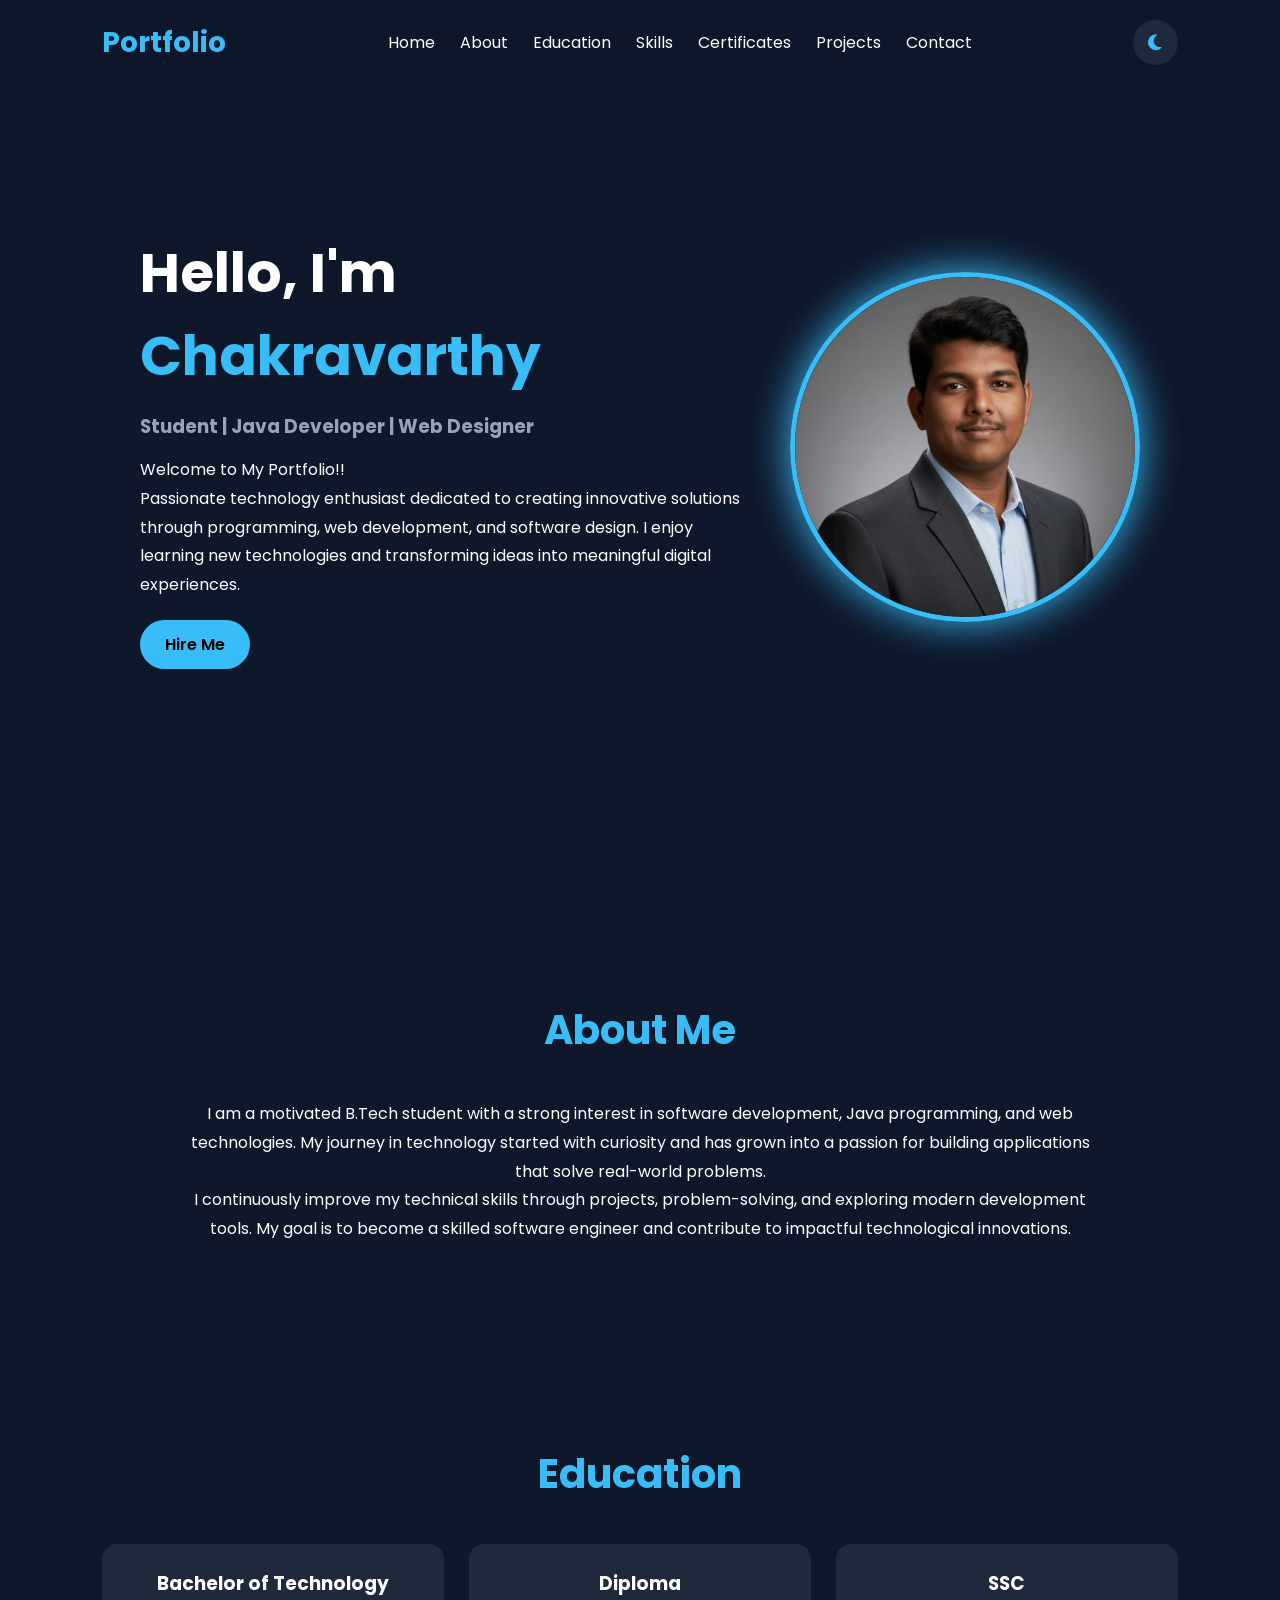
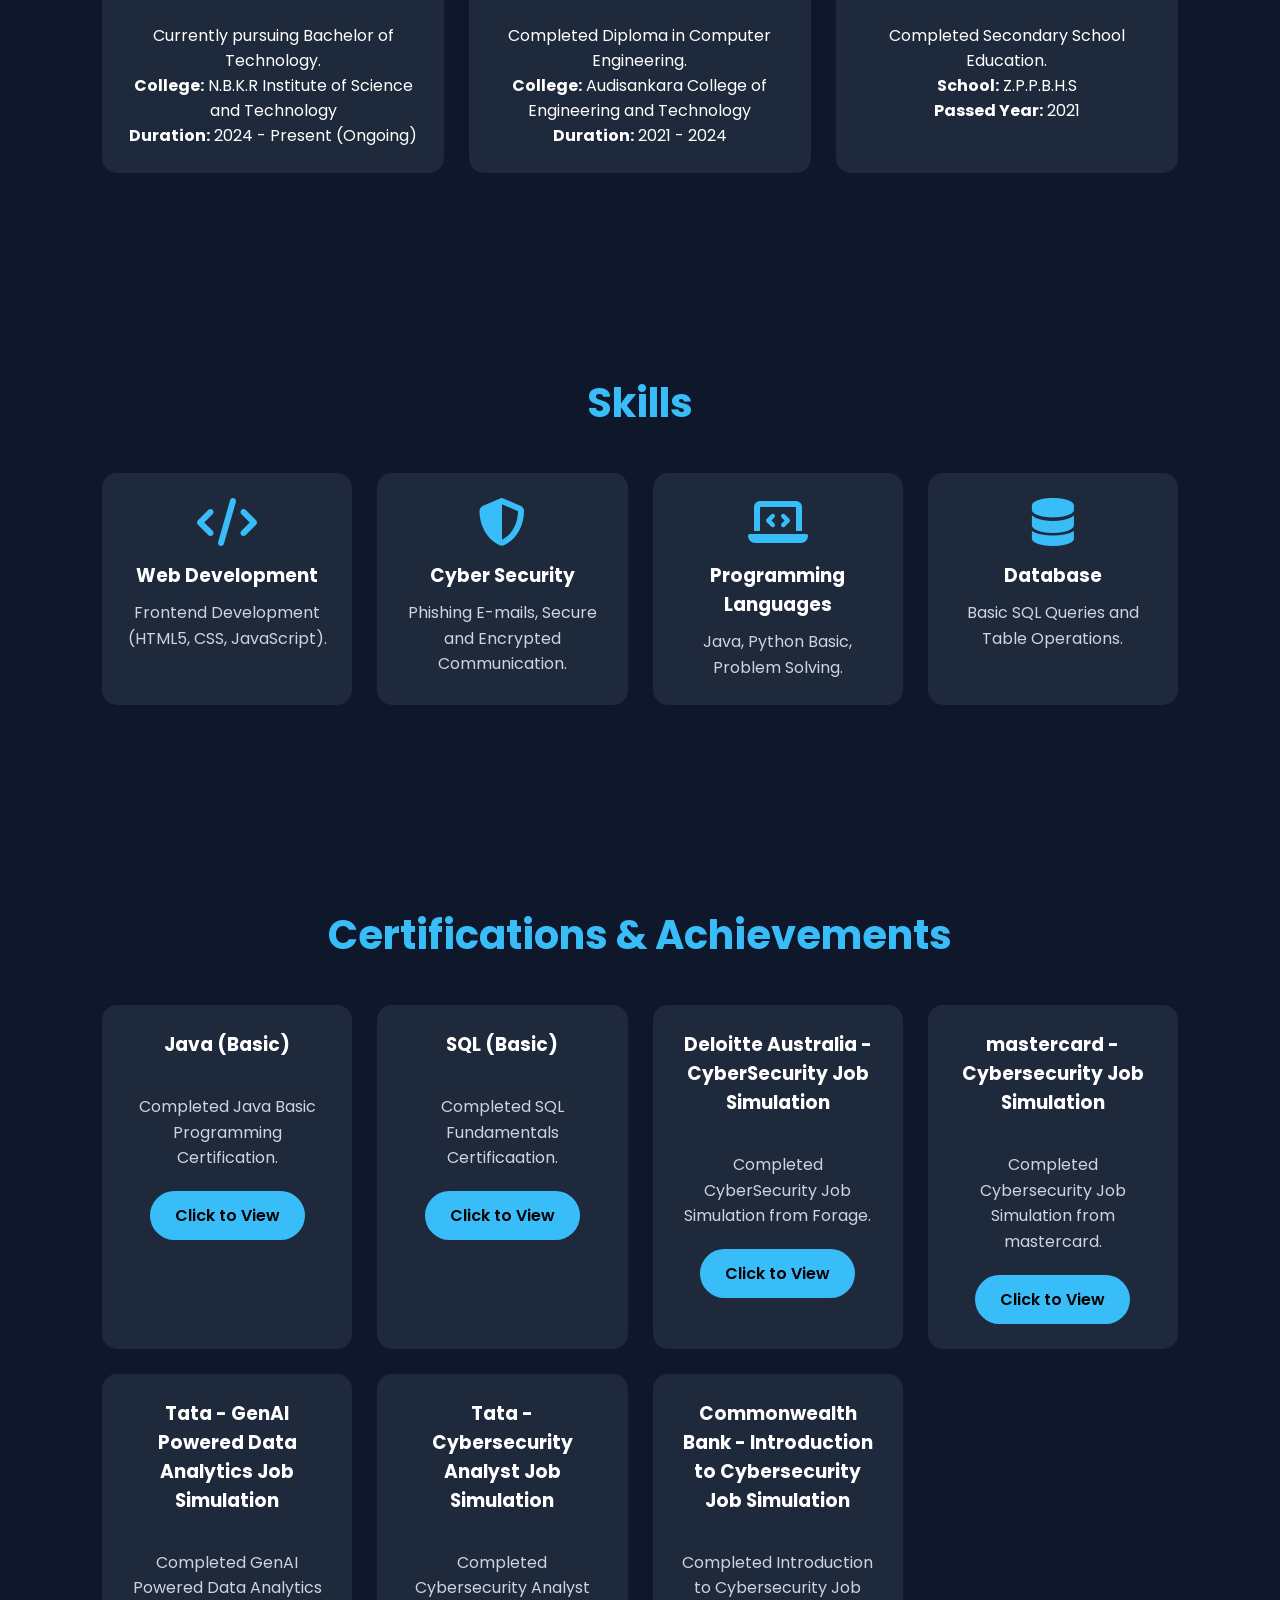
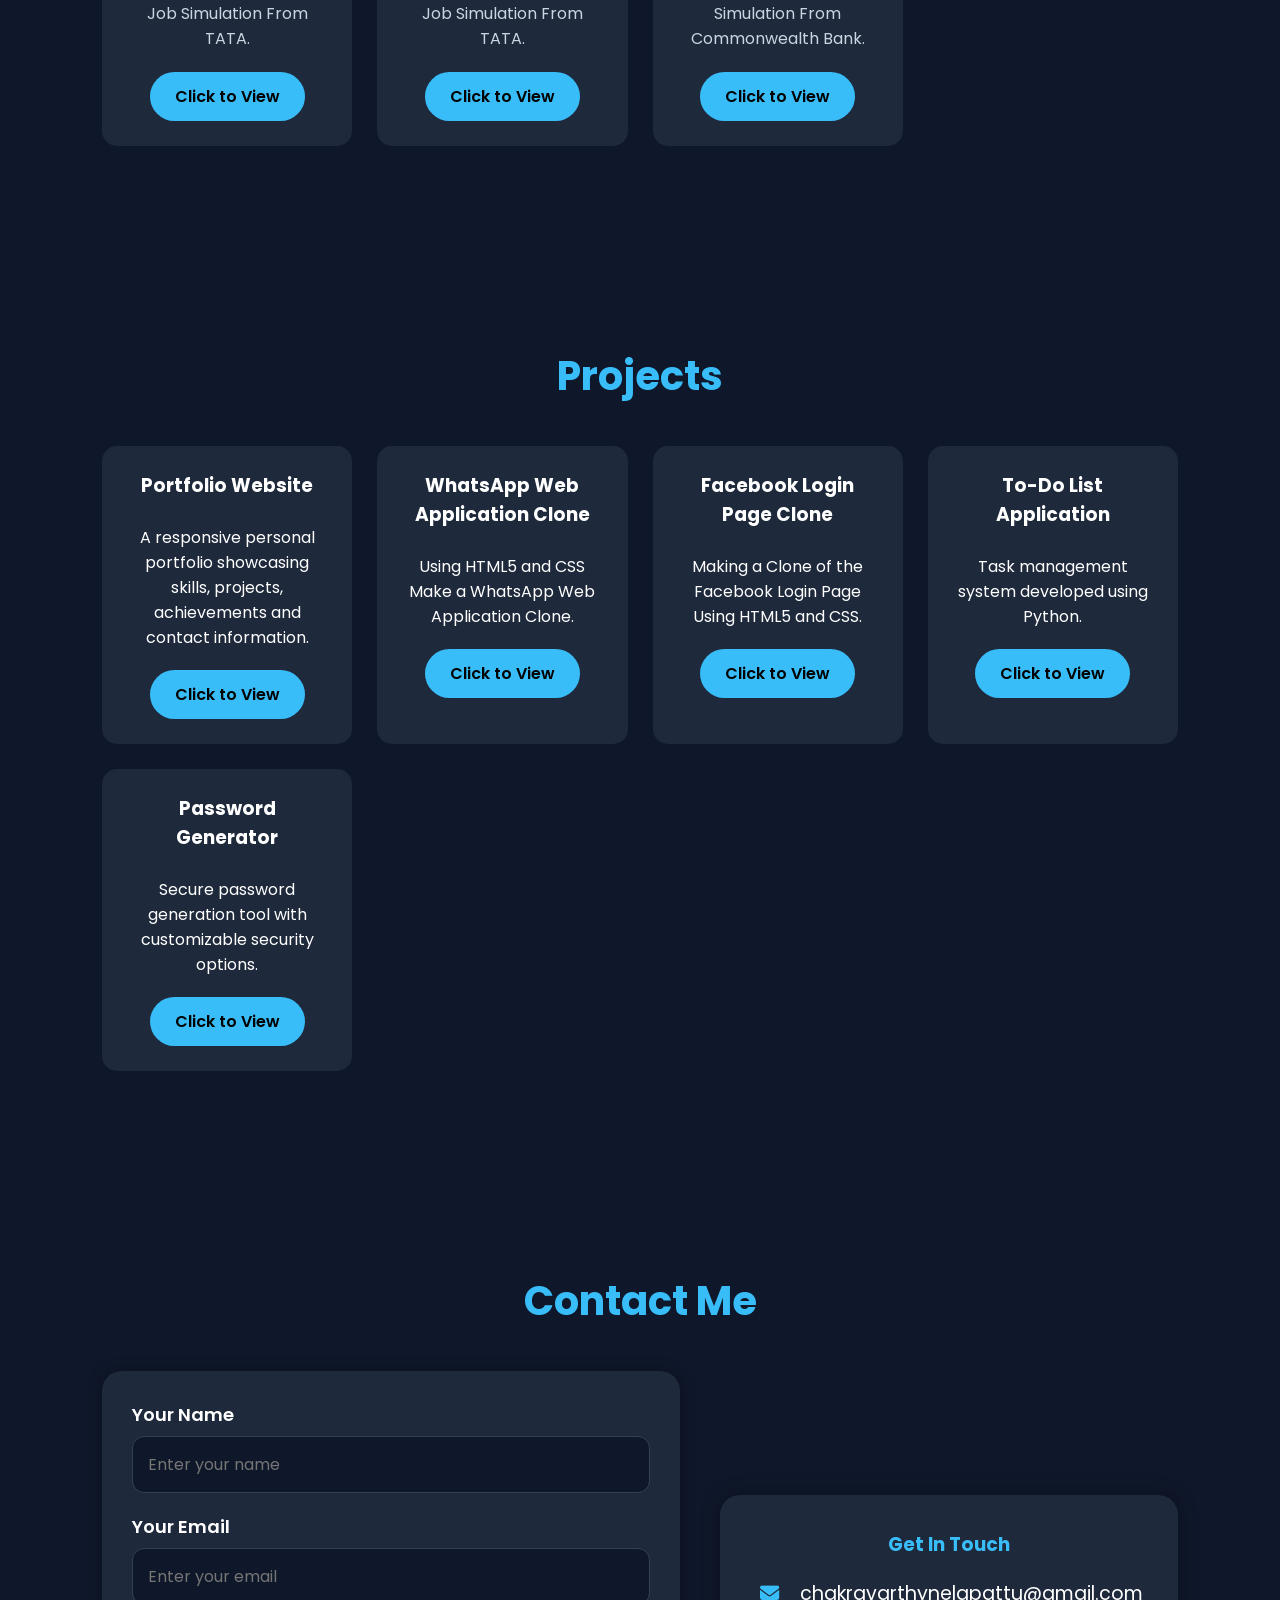
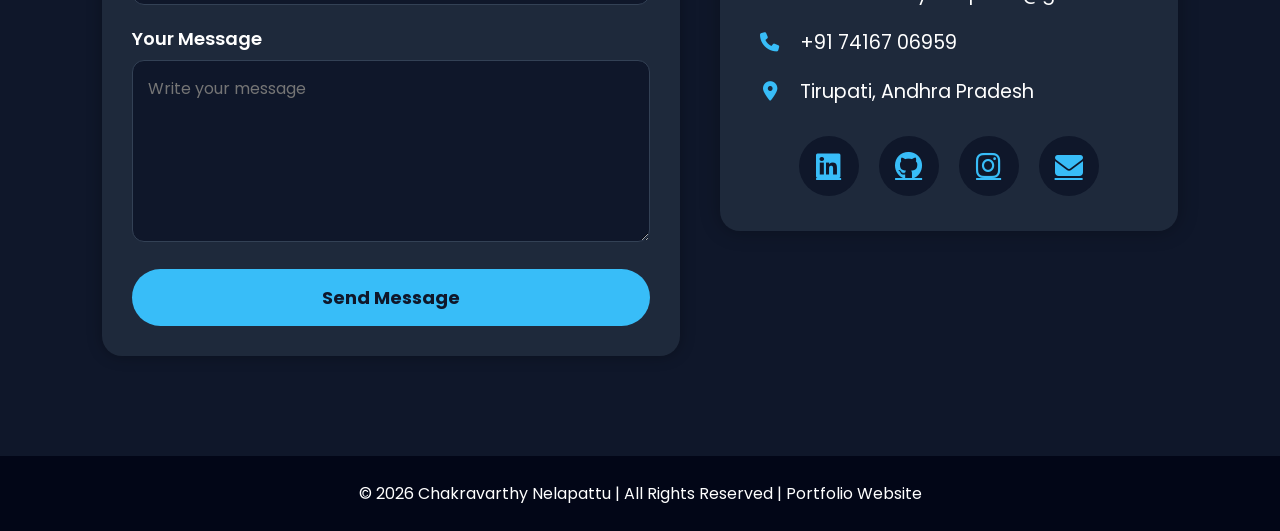
==== index.html @ a3937e70 "updated themes" ====
<!DOCTYPE html>
<html lang="en">
<head>
    <meta charset="UTF-8">
    <meta name="viewport" content="width=device-width, initial-scale=1.0">
    <title>Personal Portfolio</title>

    <link href="https://fonts.googleapis.com/css2?family=Poppins:wght@300;400;500;600;700&display=swap" rel="stylesheet">

    <link rel="stylesheet" href="https://cdnjs.cloudflare.com/ajax/libs/font-awesome/6.5.1/css/all.min.css">

    <link rel="stylesheet" href="https://cdnjs.cloudflare.com/ajax/libs/font-awesome/6.5.1/css/all.min.css">

    <link rel="stylesheet" href="index.css">
</head>
<body>

<script src="index.js" defer></script>

<header>
    <nav>
        <div class="logo">Portfolio</div>

        <ul>
            <li><a href="#home">Home</a></li>
            <li><a href="#about">About</a></li>
            <li><a href="#education">Education</a></li>
            <li><a href="#skills">Skills</a></li>
            <li><a href="#certifications">Certificates</a></li>
            <li><a href="#projects">Projects</a></li>
            <li><a href="#contact">Contact</a></li>
        </ul>

        <!-- Theme Toggle Button -->
        <button id="theme-toggle">
            <i class="fas fa-moon"></i>
        </button>
    </nav>
</header>

<section class="hero" id="home">
    <div class="hero-content">
        <h1>Hello, I'm <span>Chakravarthy</span></h1>

        <h3>Student | Java Developer | Web Designer</h3>

        <p>
            Welcome to My Portfolio!!<br>
            Passionate technology enthusiast dedicated to creating innovative
            solutions through programming, web development, and software design.
            I enjoy learning new technologies and transforming ideas into
            meaningful digital experiences.
        </p>

        <a href="#contact" class="btn">Hire Me</a>
    </div>

    <div class="hero-image">
        <img src="profile.jpg.jpeg" alt="Profile Photo">
    </div>
</section>

<section id="about">
    <h2>About Me</h2>

    <div class="about-box">
        <p>
            I am a motivated B.Tech student with a strong interest in software
            development, Java programming, and web technologies. My journey in
            technology started with curiosity and has grown into a passion for
            building applications that solve real-world problems.
        </p>

        <p>
            I continuously improve my technical skills through projects,
            problem-solving, and exploring modern development tools. My goal is
            to become a skilled software engineer and contribute to impactful
            technological innovations.
        </p>
    </div>
</section>

<section id="education">
    <h2>Education</h2>

    <div class="education-container">

        <div class="education-card">
            <h3>Bachelor of Technology</h3><br>
            <p>Currently pursuing Bachelor of Technology.</p>
            <p><strong>College:</strong> N.B.K.R Institute of Science and Technology</p>
            <p><strong>Duration:</strong> 2024 - Present (Ongoing)</p>
        </div>

        <div class="education-card">
            <h3>Diploma</h3><br>
            <p>Completed Diploma in Computer Engineering.</p>
            <p><strong>College:</strong> Audisankara College of Engineering and Technology</p>
             <p><strong>Duration:</strong> 2021 - 2024</p>
        </div>

        <div class="education-card">
            <h3>SSC</h3><br>
            <p>Completed Secondary School Education.</p>
            <p><strong>School:</strong> Z.P.P.B.H.S</p>
             <p><strong>Passed Year:</strong> 2021</p>
        </div>

    </div>
</section>

<section id="skills">
    <h2>Skills</h2>

    <div class="skills-container">

        <div class="skill-card">
            <i class="fas fa-code skill-icon"></i>
            <h3>Web Development</h3>
            <p>Frontend Development (HTML5, CSS, JavaScript).</p>
        </div>

        <div class="skill-card">
            <i class="fas fa-shield-halved skill-icon"></i>
            <h3>Cyber Security</h3>
            <p>Phishing E-mails, Secure and Encrypted Communication.</p>
        </div>

        <div class="skill-card">
            <i class="fas fa-laptop-code skill-icon"></i>
            <h3>Programming Languages</h3>
            <p>Java, Python Basic, Problem Solving.</p>
        </div>

        <div class="skill-card">
            <i class="fas fa-database skill-icon"></i>
            <h3>Database</h3>
            <p>Basic SQL Queries and Table Operations.</p>
        </div>

    </div>
</section>

<section id="certifications">
    <h2>Certifications & Achievements</h2>

    <div class="certificate-container">

        <div class="certificate-card">
            <h3>Java (Basic)</h3><br>
            <p>Completed Java Basic Programming Certification.</p>

            <a href="https://www.hackerrank.com/certificates/iframe/f94b5433518d"
               target="_blank"
               class="btn">
                Click to View
            </a>
        </div>

        <div class="certificate-card">
            <h3>SQL (Basic)</h3><br>
            <p>Completed SQL Fundamentals Certificaation.</p>

            <a href="https://www.hackerrank.com/certificates/iframe/0cfacd9400a4"
               target="_blank"
               class="btn">
                Click to View
            </a>
        </div>

        <div class="certificate-card">
            <h3>Deloitte Australia - CyberSecurity Job Simulation</h3><br>
            <p>Completed CyberSecurity Job Simulation from Forage.</p>

            <a href="https://forage-uploads-prod.s3.amazonaws.com/completion-certificates/9PBTqmSxAf6zZTseP/E9pA6qsdbeyEkp3ti_9PBTqmSxAf6zZTseP_BrNcgiC8cd6vaiHsE_1750866242306_completion_certificate.pdf"
               target="_blank"
               class="btn">
                Click to View
            </a>
        </div>

        <div class="certificate-card">
            <h3>mastercard - Cybersecurity Job Simulation</h3><br>
            <p>Completed Cybersecurity Job Simulation from mastercard.</p>

            <a href="https://www.theforage.com/completion-certificates/mfxGwGDp6WkQmtmTf/vcKAB5yYAgvemepGQ_mfxGwGDp6WkQmtmTf_BrNcgiC8cd6vaiHsE_1780552579574_completion_certificate.pdf"
               target="_blank"
               class="btn">
                Click to View
            </a>
        </div>

        <div class="certificate-card">
            <h3>Tata - GenAI Powered Data Analytics Job Simulation</h3><br>
            <p>Completed GenAI Powered Data Analytics Job Simulation From TATA.</p>

            <a href="https://www.theforage.com/completion-certificates/ifobHAoMjQs9s6bKS/gMTdCXwDdLYoXZ3wG_ifobHAoMjQs9s6bKS_BrNcgiC8cd6vaiHsE_1780485459506_completion_certificate.pdf"
               target="_blank"
               class="btn">
                Click to View
            </a>
        </div>

        <div class="certificate-card">
            <h3>Tata - Cybersecurity Analyst Job Simulation</h3><br>
            <p>Completed Cybersecurity Analyst Job Simulation From TATA.</p>

            <a href="https://www.theforage.com/completion-certificates/ifobHAoMjQs9s6bKS/gmf3ypEXBj2wvfQWC_ifobHAoMjQs9s6bKS_BrNcgiC8cd6vaiHsE_1780981384729_completion_certificate.pdf"
               target="_blank"
               class="btn">
                Click to View
            </a>
        </div>

        <div class="certificate-card">
            <h3>Commonwealth Bank - Introduction to Cybersecurity Job Simulation</h3><br>
            <p>Completed Introduction to Cybersecurity Job Simulation From Commonwealth Bank.</p>

            <a href="https://www.theforage.com/completion-certificates/2sNmYuurxgpFYawco/x52Jy9s26xNbZkTQ7_2sNmYuurxgpFYawco_BrNcgiC8cd6vaiHsE_1780637348487_completion_certificate.pdf"
               target="_blank"
               class="btn">
                Click to View
            </a>
        </div>

    </div>
</section>

<section id="projects">
    <h2>Projects</h2>

    <div class="projects-container">

        <div class="project-card">
            <h3>Portfolio Website</h3><br>

            <p>
                A responsive personal portfolio showcasing skills,
                projects, achievements and contact information.
            </p>

            <a href="https://chakri-portfolio-hazel.vercel.app"
               target="_blank"
               class="btn">
                Click to View
            </a>
        </div>

        <div class="project-card">
            <h3>WhatsApp Web Application Clone</h3><br>

            <p>
                Using HTML5 and CSS Make a WhatsApp Web Application Clone.
            </p>

            <a href="http://127.0.0.1:5500/whatsappweb.html"
               target="_blank"
               class="btn">
                Click to View
            </a>
        </div>

        <div class="project-card">
            <h3>Facebook Login Page Clone</h3><br>

            <p>
                Making a Clone of the Facebook Login Page Using HTML5 and CSS.
            </p>

            <a href="http://127.0.0.1:5500/fbloginpage.html"
               target="_blank"
               class="btn">
                Click to View
            </a>
        </div>

        <div class="project-card">
            <h3>To-Do List Application</h3><br>

            <p>
                Task management system developed using Python.
            </p>

            <a href="http://127.0.0.1:5500/list.html"
               target="_blank"
               class="btn">
                Click to View
            </a>
        </div>

        <div class="project-card">
            <h3>Password Generator</h3><br>

            <p>
                Secure password generation tool with customizable security options.
            </p>

            <a href="http://127.0.0.1:5500/pg.html"
               target="_blank"
               class="btn">
                Click to View
            </a>
        </div>

    </div>
</section>

<section id="contact">

    <h2>Contact Me</h2>

    <div class="contact-container">

        <!-- Left Side Form -->
        <div class="contact-form">
            <form>
                <label>Your Name</label>
                <input type="text" placeholder="Enter your name">

                <label>Your Email</label>
                <input type="email" placeholder="Enter your email">

                <label>Your Message</label>
                <textarea rows="6" placeholder="Write your message"></textarea>

                <button type="submit">Send Message</button>
            </form>
        </div>

        <!-- Right Side Contact Info -->
        <div class="contact-box">

            <div class="contact-details">

                <h3>Get In Touch</h3>

                <p><i class="fas fa-envelope"></i> chakravarthynelapattu@gmail.com</p>
                <p><i class="fas fa-phone"></i> +91 74167 06959</p>
                <p><i class="fas fa-location-dot"></i> Tirupati, Andhra Pradesh</p>
            </div>

            <div class="social-icons">
                <a href="#"><i class="fab fa-linkedin"></i></a>
                <a href="#"><i class="fab fa-github"></i></a>
                <a href="#"><i class="fab fa-instagram"></i></a>
                <a href="#"><i class="fas fa-envelope"></i></a>
            </div>

        </div>

    </div>

</section>

<footer>
    <p>© 2026 Chakravarthy Nelapattu | All Rights Reserved | Portfolio Website</p>
</footer>

</body>
</html>
---- index.css ----
*{
    margin:0;
    padding:0;
    box-sizing:border-box;
    font-family:'Poppins',sans-serif;
    scroll-behavior:smooth;
}

body{
    background:#0f172a;
    color:white;
}

header{
    position:fixed;
    width:100%;
    top:0;
    z-index:1000;
    background:rgba(15,23,42,0.9);
    backdrop-filter:blur(10px);
}

nav{
    display:flex;
    justify-content:space-between;
    align-items:center;
    padding:20px 8%;
}

.logo{
    font-size:28px;
    font-weight:700;
    color:#38bdf8;
}

nav ul{
    display:flex;
    list-style:none;
    align-items:center;
}

nav ul li{
    margin-left:25px;
}

nav ul li a{
    text-decoration:none;
    color:white;
    transition:0.3s;
}

nav ul li a:hover{
    color:#38bdf8;
}

/* Theme Button */
#theme-toggle{
    margin-left:25px;
    width:45px;
    height:45px;
    border:none;
    border-radius:50%;
    background:#1e293b;
    color:#38bdf8;
    cursor:pointer;
    font-size:18px;
    transition:0.4s;
}

#theme-toggle:hover{
    transform:rotate(180deg);
    background:#38bdf8;
    color:#0f172a;
    box-shadow:0 0 15px #38bdf8;
}

/* ===== LIGHT THEME ===== */

.light-theme{
    background:#f8fafc;
    color:#0f172a;
}

.light-theme header{
    background:rgba(255,255,255,0.95);
}

.light-theme nav ul li a{
    color:#0f172a;
}

.light-theme nav ul li a:hover{
    color:#38bdf8;
}

/* Hero Section */
.light-theme .hero{
    background:#f8fafc;
}

.light-theme .hero-content h3{
    color:#475569;
}

.light-theme .hero-content p{
    color:#334155;
}

/* About Section */
.light-theme .about-box{
    color:#334155;
}

/* Cards */
.light-theme .education-card,
.light-theme .skill-card,
.light-theme .certificate-card,
.light-theme .project-card,
.light-theme .contact-box,
.light-theme .contact-form form{
    background:#ffffff;
    color:#0f172a;
    box-shadow:0 0 15px rgba(0,0,0,0.1);
}

/* Card Paragraphs */
.light-theme .skill-card p,
.light-theme .certificate-card p,
.light-theme .project-card p,
.light-theme .education-card p{
    color:#475569;
}

/* Form */
.light-theme .contact-form label{
    color:#0f172a;
}

.light-theme .contact-form input,
.light-theme .contact-form textarea{
    background:#f1f5f9;
    color:#0f172a;
    border:1px solid #cbd5e1;
}

/* Contact Details */
.light-theme .contact-box p{
    color:#334155;
}

/* Social Icons */
.light-theme .social-icons a{
    background:#e2e8f0;
    color:#38bdf8;
}

.light-theme .social-icons a:hover{
    background:#38bdf8;
    color:white;
}

/* Footer */
.light-theme footer{
    background:#e2e8f0;
    color:#0f172a;
}

/* Theme Button */
.light-theme #theme-toggle{
    background:#e2e8f0;
    color:#0f172a;
}

.hero{
    min-height:100vh;
    display:flex;
    justify-content:center;
    align-items:center;
    padding:100px 8%;
    gap:50px;
}

.hero-content{
    max-width:600px;
}

.hero-content h1{
    font-size:55px;
}

.hero-content span{
    color:#38bdf8;
}

.hero-content h3{
    margin:15px 0;
    color:#94a3b8;
}

.hero-content p{
    line-height:1.8;
}

.btn{
    display:inline-block;
    margin-top:20px;
    padding:12px 25px;
    background:#38bdf8;
    color:black;
    text-decoration:none;
    border-radius:30px;
    font-weight:600;
}

.hero-image img{
    width:350px;
    height:350px;
    border-radius:50%;
    object-fit:cover;
    border:5px solid #38bdf8;
    box-shadow:0 0 40px #38bdf8;
}

section{
    padding:100px 8%;
}

h2{
    text-align:center;
    margin-bottom:40px;
    font-size:40px;
    color:#38bdf8;
}

.about-box{
    max-width:900px;
    margin:auto;
    text-align:center;
    line-height:1.8;
}

.education-container,
.skills-container,
.certificate-container,
.projects-container{
    display:grid;
    grid-template-columns:repeat(auto-fit,minmax(250px,1fr));
    gap:25px;
}

.education-card,
.skill-card,
.certificate-card,
.project-card{
    background:#1e293b;
    padding:25px;
    border-radius:15px;
    text-align:center;
    transition:0.4s;
}

.education-card:hover,
.skill-card:hover,
.certificate-card:hover,
.project-card:hover{
    transform:translateY(-10px);
    box-shadow:0 0 20px #38bdf8;
}

.skill-icon{
    font-size:3rem;
    color:#38bdf8;
    margin-bottom:15px;
    display:block;
}

.skill-card h3{
    margin-bottom:10px;
}

.skill-card p{
    color:#cbd5e1;
    line-height:1.6;
}

.certificate-card h3{
    margin-bottom:10px;
}

.certificate-card p{
    color:#cbd5e1;
    line-height:1.6;
}

footer{
    text-align:center;
    padding:25px;
    background:#020617;
}

.contact-container{
    display:flex;
    gap:40px;
    align-items:flex-start;
    justify-content:center;
    flex-wrap:wrap;
    margin-top:40px;
}

/* Form */
.contact-form{
    flex:1;
    min-width:350px;
}

.contact-form form{
    background:#1e293b;
    padding:30px;
    border-radius:20px;
    box-shadow:0 0 15px rgba(0,0,0,0.3);
}

.contact-form label{
    display:block;
    margin-bottom:8px;
    font-size:18px;
    font-weight:600;
    color:#fff;
}

.contact-form input,
.contact-form textarea{
    width:100%;
    padding:15px;
    margin-bottom:20px;
    border:1px solid #334155;
    border-radius:12px;
    background:#0f172a;
    color:#fff;
    font-size:16px;
    outline:none;
}

.contact-form input:focus,
.contact-form textarea:focus{
    border-color:#38bdf8;
    box-shadow:0 0 10px rgba(56,189,248,0.4);
}

.contact-form button{
    width:100%;
    padding:15px;
    border:none;
    border-radius:50px;
    background:#38bdf8;
    color:#0f172a;
    font-size:18px;
    font-weight:bold;
    cursor:pointer;
    transition:0.4s;
}

.contact-form button:hover{
    transform:translateY(-5px);
    box-shadow:0 0 20px #38bdf8;
}

/* Contact Info */
.contact-box{
    max-width:500px;
    margin:auto;
    background:#1e293b;
    padding:35px;
    border-radius:20px;
    box-shadow:0 0 20px rgba(0,0,0,0.3);
}

.contact-box p{
    display:flex;
    align-items:center;
    gap:15px;
    margin:20px 0;
    font-size:1.2rem;
}

.contact-box p i{
    width:30px;
    color:#38bdf8;
    text-align:center;
}

.contact-details{
    width:fit-content;
    margin:0 auto;
}

.contact-details h3{
    margin-bottom:10px;
    color:#38bdf8;
    justify-content:center;
    text-align:center;
}

.social-icons{
    margin-top:30px;
    display:flex;
    justify-content:center;
    gap:20px;
}

.social-icons a{
    width:60px;
    height:60px;
    display:flex;
    align-items:center;
    justify-content:center;
    background:#0f172a;
    border-radius:50%;
    color:#38bdf8;
    font-size:28px;
    transition:0.4s;
}

.social-icons a:hover{
    transform:translateY(-8px);
    background:#38bdf8;
    color:#0f172a;
    box-shadow:0 0 20px #38bdf8;
}
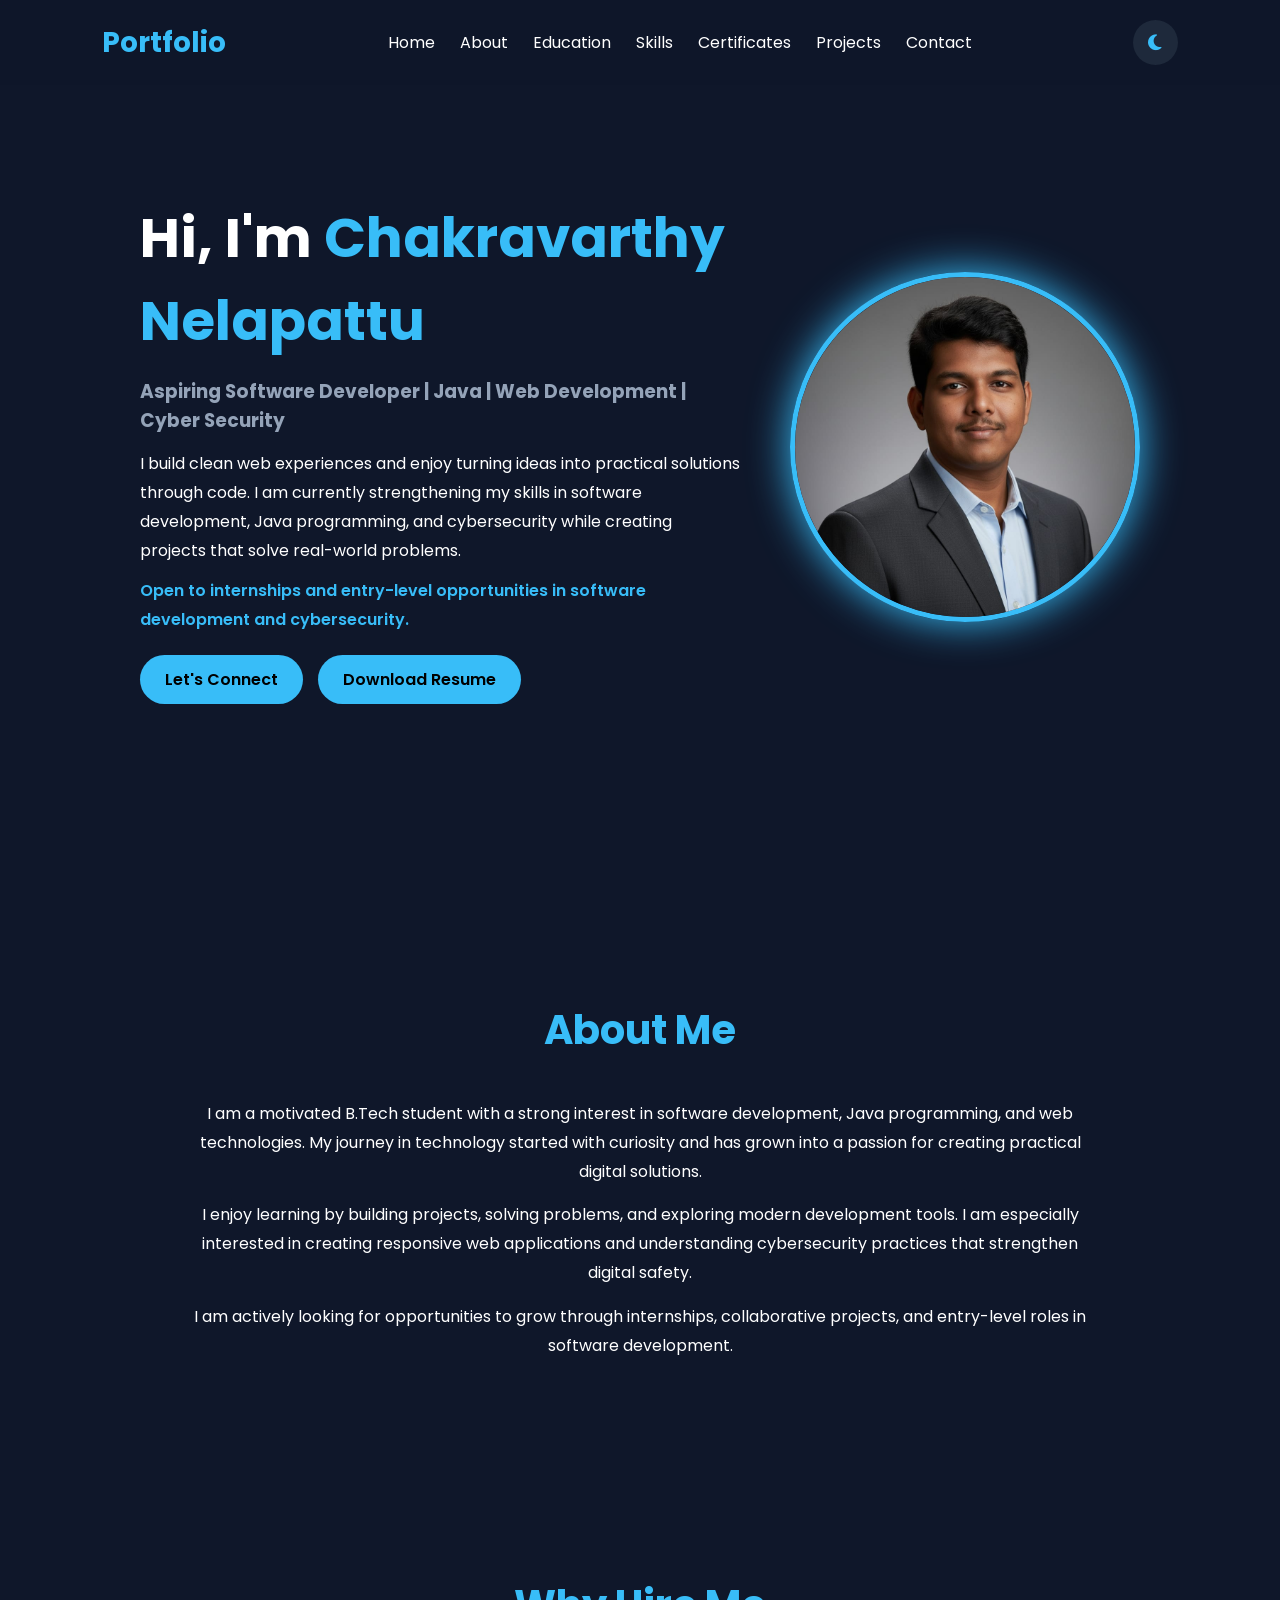
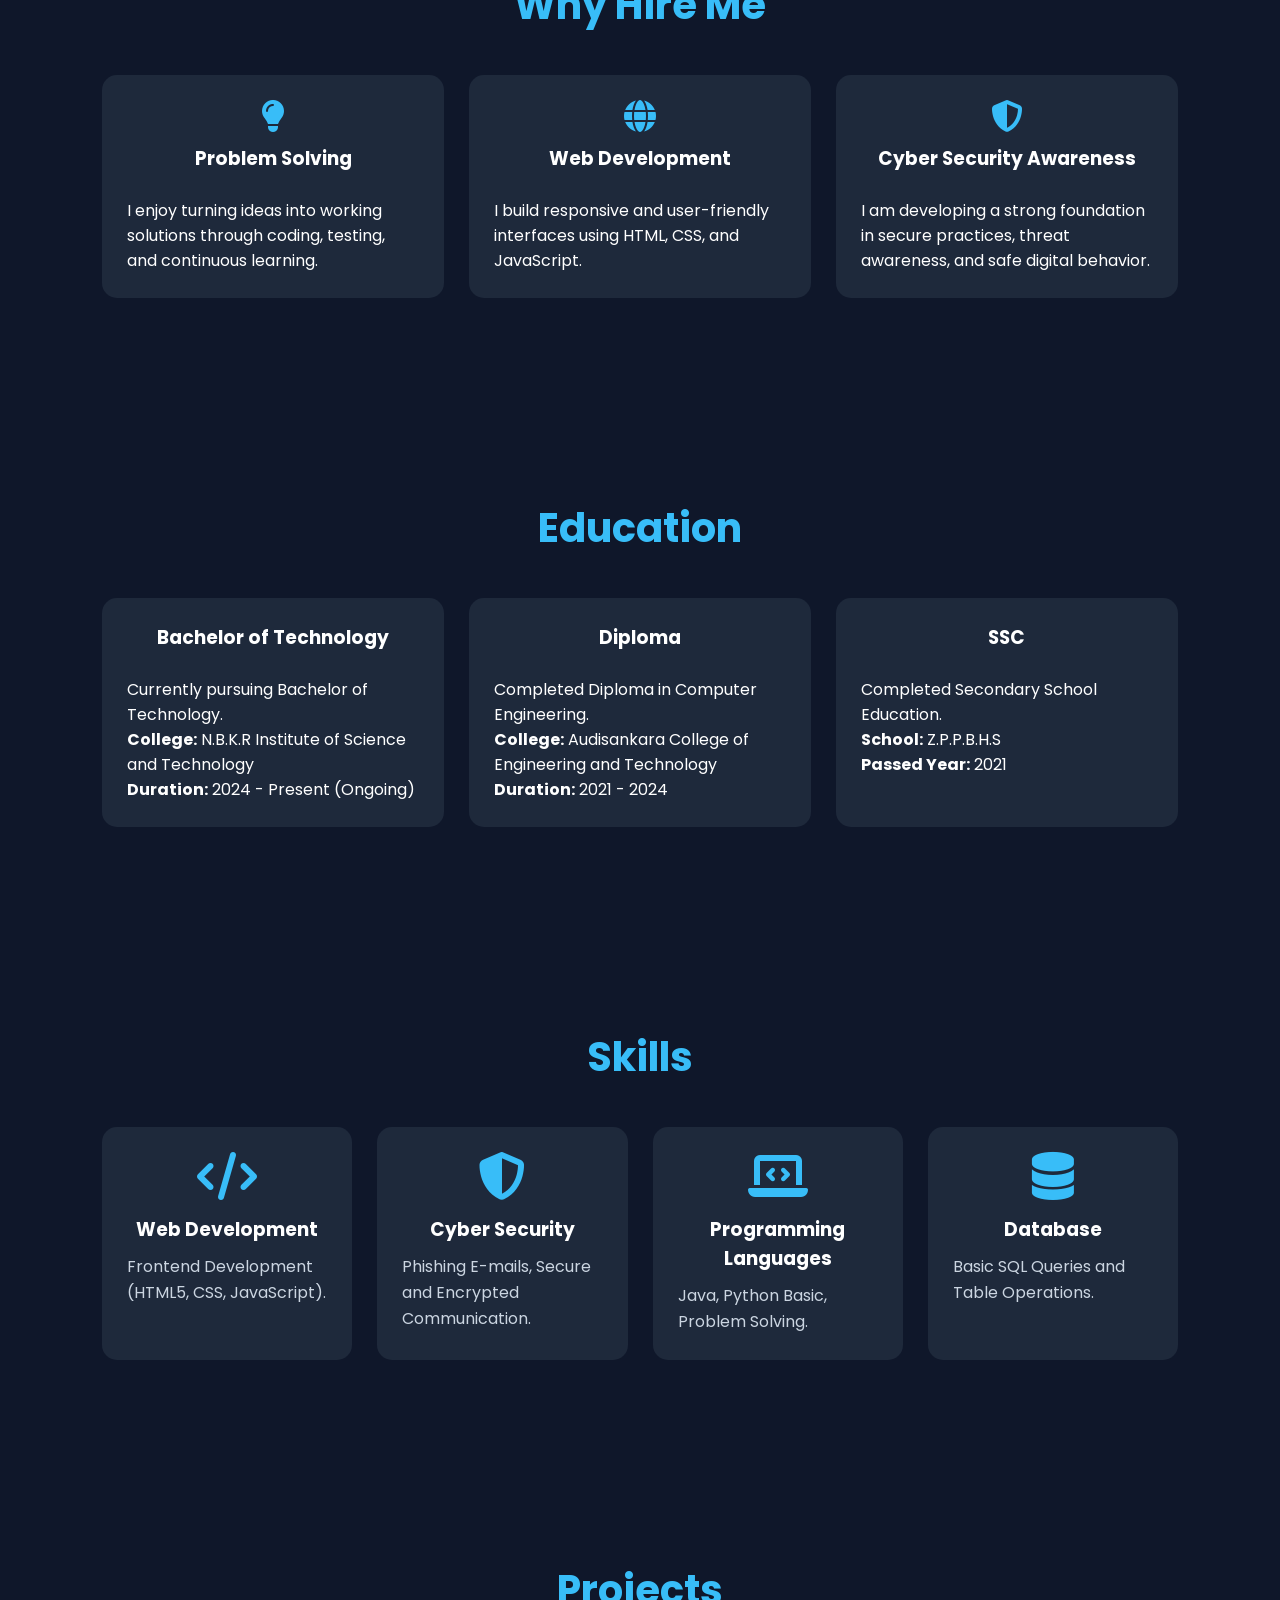
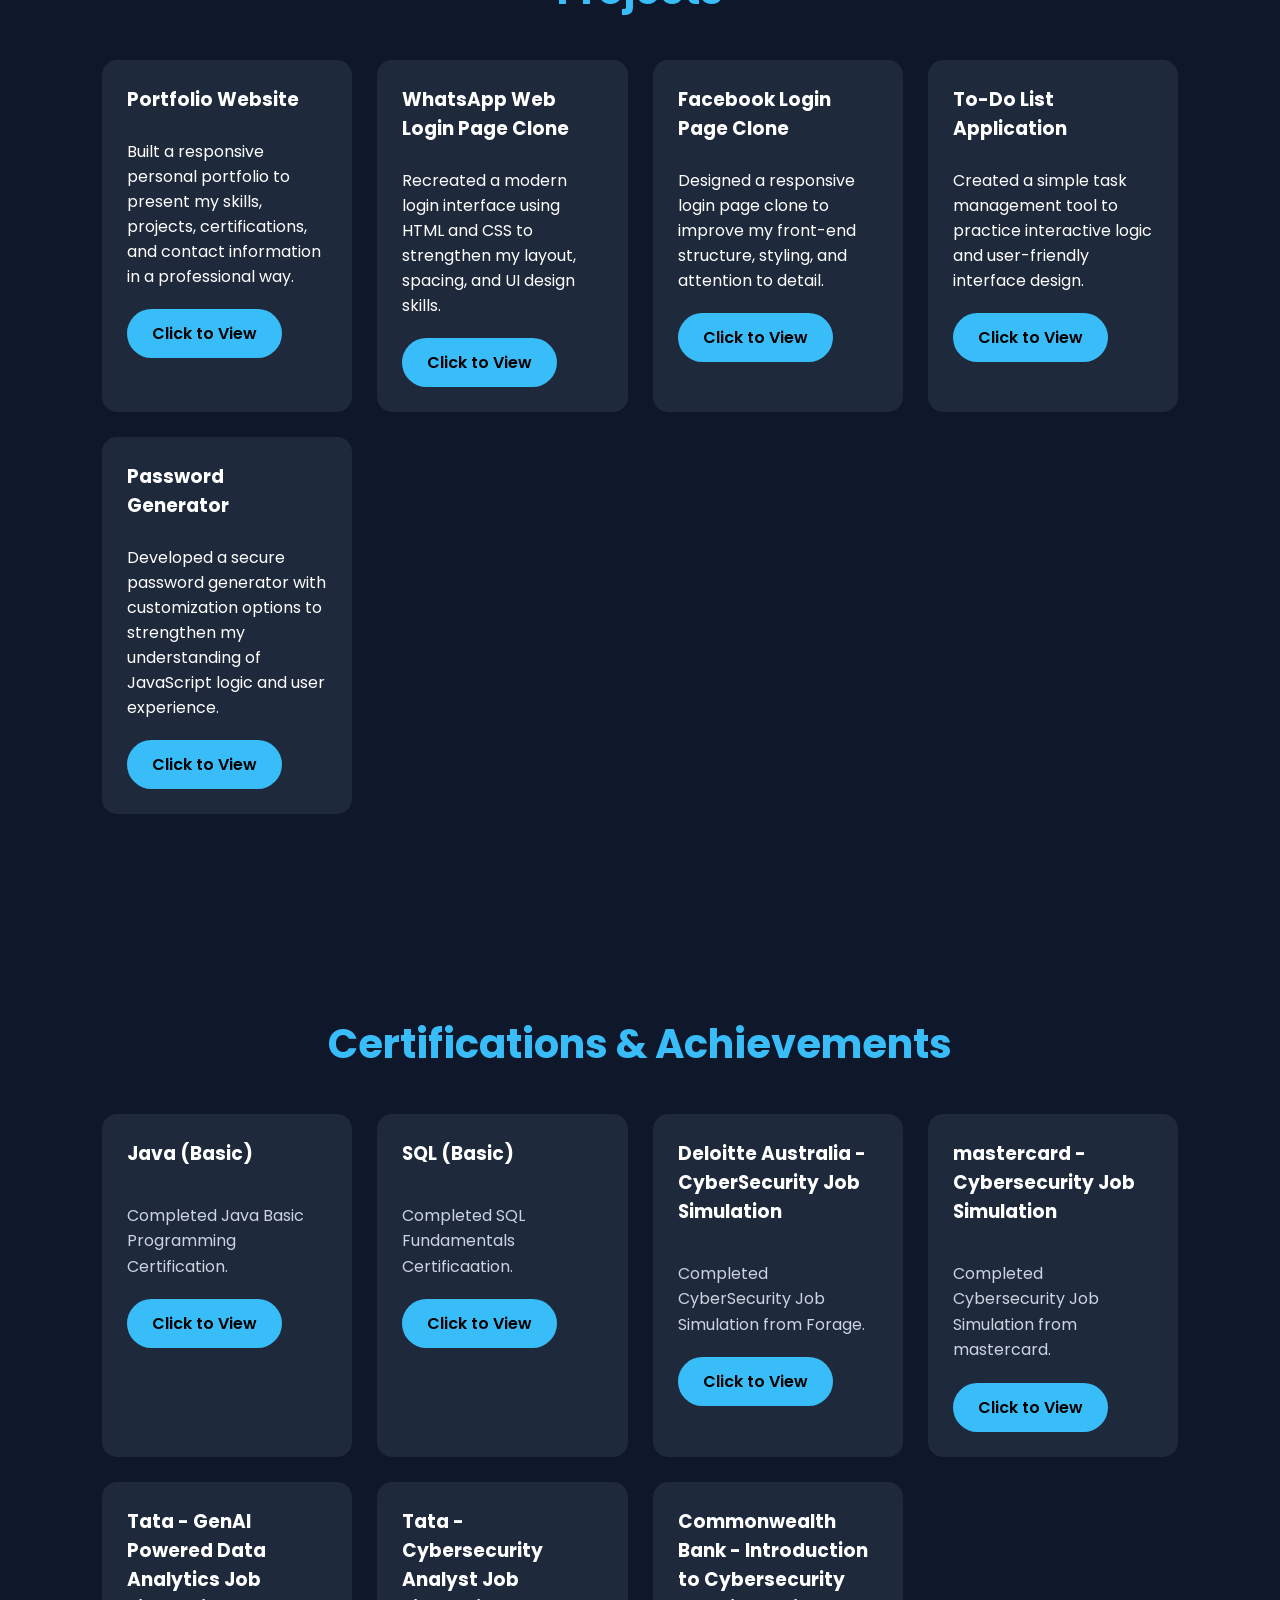
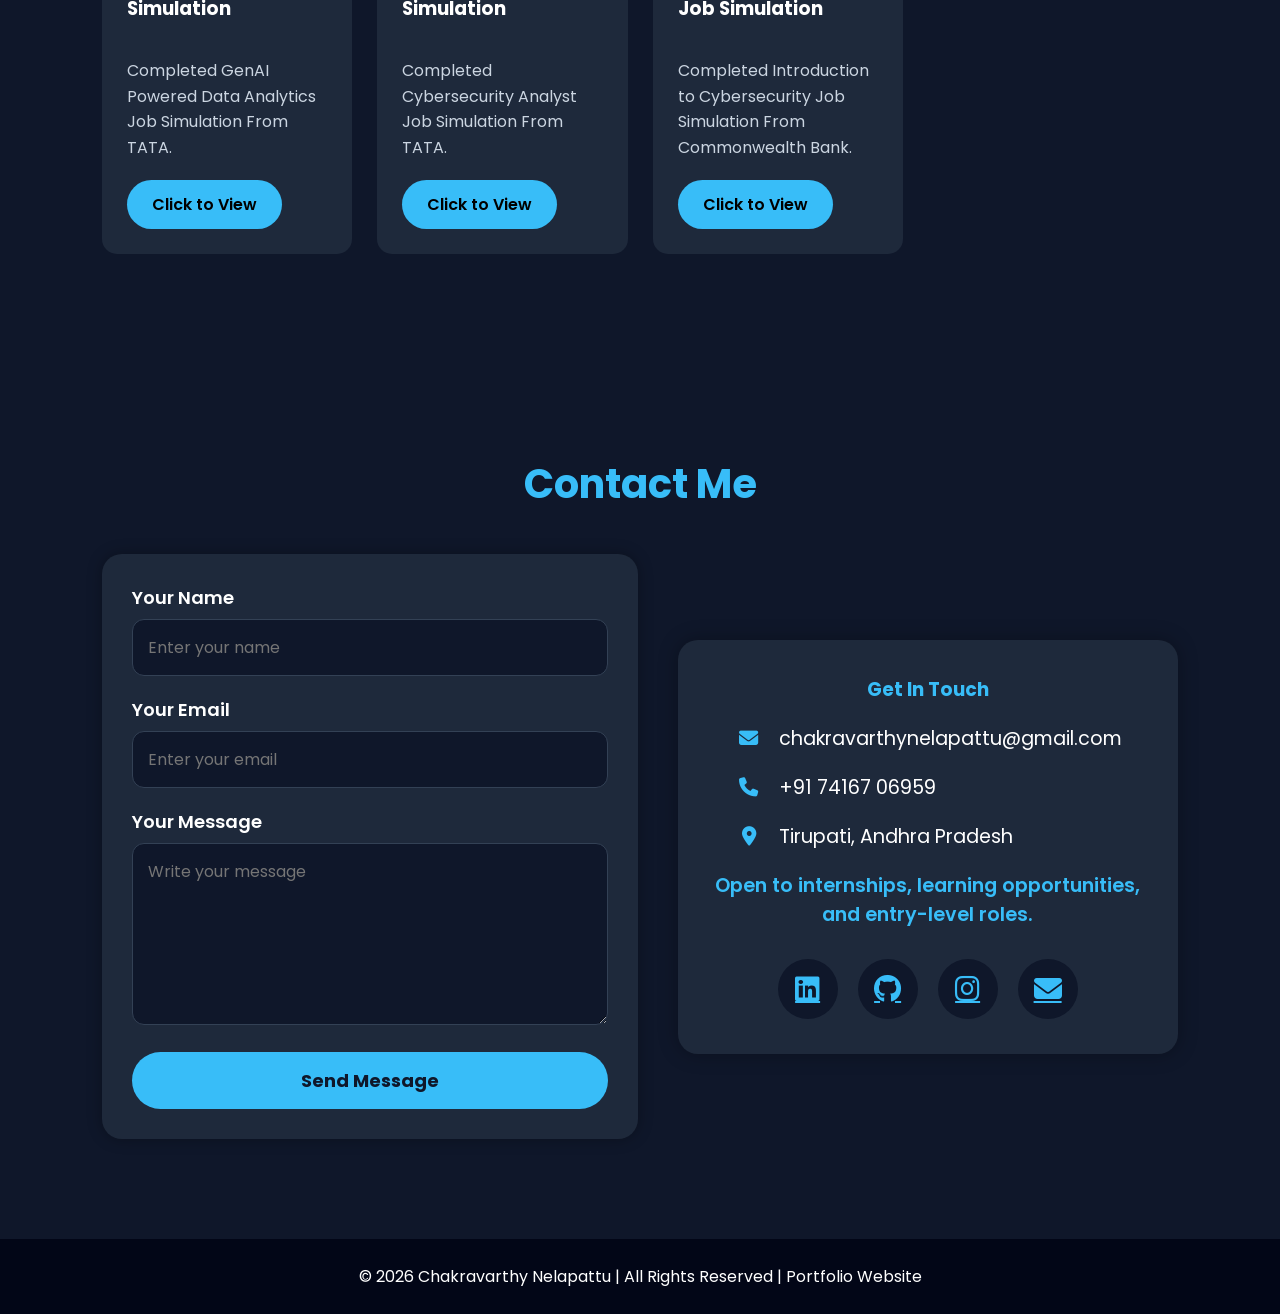
==== commit 50d8c6aa: "resume & page updated" ====
--- a/index.html
+++ b/index.html
@@ -40,23 +40,28 @@
 
 <section class="hero" id="home">
     <div class="hero-content">
-        <h1>Hello, I'm <span>Chakravarthy</span></h1>
-
-        <h3>Student | Java Developer | Web Designer</h3>
+        <h1>Hi, I'm <span>Chakravarthy Nelapattu</span></h1>
+
+        <h3>Aspiring Software Developer | Java | Web Development | Cyber Security</h3>
 
         <p>
-            Welcome to My Portfolio!!<br>
-            Passionate technology enthusiast dedicated to creating innovative
-            solutions through programming, web development, and software design.
-            I enjoy learning new technologies and transforming ideas into
-            meaningful digital experiences.
+            I build clean web experiences and enjoy turning ideas into practical solutions through code.
+            I am currently strengthening my skills in software development, Java programming,
+            and cybersecurity while creating projects that solve real-world problems.
         </p>
 
-        <a href="#contact" class="btn">Hire Me</a>
+        <p class="hero-highlight">
+            Open to internships and entry-level opportunities in software development and cybersecurity.
+        </p>
+
+        <div class="hero-buttons">
+            <a href="#contact" class="btn">Let's Connect</a>
+            <a href="Chakravarthy_Resume.pdf" class="btn" target="_blank" rel="noopener noreferrer">Download Resume</a>
+        </div>
     </div>
 
     <div class="hero-image">
-        <img src="profile.jpg.jpeg" alt="Profile Photo">
+        <img src="profile.jpeg" alt="Profile Photo">
     </div>
 </section>
 
@@ -68,15 +73,44 @@
             I am a motivated B.Tech student with a strong interest in software
             development, Java programming, and web technologies. My journey in
             technology started with curiosity and has grown into a passion for
-            building applications that solve real-world problems.
+            creating practical digital solutions.
         </p>
 
         <p>
-            I continuously improve my technical skills through projects,
-            problem-solving, and exploring modern development tools. My goal is
-            to become a skilled software engineer and contribute to impactful
-            technological innovations.
+            I enjoy learning by building projects, solving problems, and exploring
+            modern development tools. I am especially interested in creating
+            responsive web applications and understanding cybersecurity practices
+            that strengthen digital safety.
         </p>
+
+        <p>
+            I am actively looking for opportunities to grow through internships,
+            collaborative projects, and entry-level roles in software development.
+        </p>
+    </div>
+</section>
+
+<section id="highlights">
+    <h2>Why Hire Me</h2>
+
+    <div class="highlights-container">
+        <div class="highlight-card">
+            <i class="fas fa-lightbulb"></i>
+            <h3>Problem Solving</h3><br>
+            <p>I enjoy turning ideas into working solutions through coding, testing, and continuous learning.</p>
+        </div>
+
+        <div class="highlight-card">
+            <i class="fas fa-globe"></i>
+            <h3>Web Development</h3><br>
+            <p>I build responsive and user-friendly interfaces using HTML, CSS, and JavaScript.</p>
+        </div>
+
+        <div class="highlight-card">
+            <i class="fas fa-shield-alt"></i>
+            <h3>Cyber Security Awareness</h3><br>
+            <p>I am developing a strong foundation in secure practices, threat awareness, and safe digital behavior.</p>
+        </div>
     </div>
 </section>
 
@@ -141,6 +175,89 @@
     </div>
 </section>
 
+<section id="projects">
+    <h2>Projects</h2>
+
+    <div class="projects-container">
+
+        <div class="project-card">
+            <h3>Portfolio Website</h3><br>
+
+            <p>
+                Built a responsive personal portfolio to present my skills, projects,
+                certifications, and contact information in a professional way.
+            </p>
+
+            <a href="https://chakri-portfolio-hazel.vercel.app"
+               target="_blank"
+               class="btn">
+                Click to View
+            </a>
+        </div>
+
+        <div class="project-card">
+            <h3>WhatsApp Web Login Page Clone</h3><br>
+
+            <p>
+                Recreated a modern login interface using HTML and CSS to strengthen
+                my layout, spacing, and UI design skills.
+            </p>
+
+            <a href="http://127.0.0.1:5500/whatsappweb.html"
+               target="_blank"
+               class="btn">
+                Click to View
+            </a>
+        </div>
+
+        <div class="project-card">
+            <h3>Facebook Login Page Clone</h3><br>
+
+            <p>
+                Designed a responsive login page clone to improve my front-end structure,
+                styling, and attention to detail.
+            </p>
+
+            <a href="http://127.0.0.1:5500/fbloginpage.html"
+               target="_blank"
+               class="btn">
+                Click to View
+            </a>
+        </div>
+
+        <div class="project-card">
+            <h3>To-Do List Application</h3><br>
+
+            <p>
+                Created a simple task management tool to practice interactive logic and
+                user-friendly interface design.
+            </p>
+
+            <a href="http://127.0.0.1:5500/list.html"
+               target="_blank"
+               class="btn">
+                Click to View
+            </a>
+        </div>
+
+        <div class="project-card">
+            <h3>Password Generator</h3><br>
+
+            <p>
+                Developed a secure password generator with customization options to strengthen
+                my understanding of JavaScript logic and user experience.
+            </p>
+
+            <a href="http://127.0.0.1:5500/pg.html"
+               target="_blank"
+               class="btn">
+                Click to View
+            </a>
+        </div>
+
+    </div>
+</section>
+
 <section id="certifications">
     <h2>Certifications & Achievements</h2>
 
@@ -217,85 +334,6 @@
             <p>Completed Introduction to Cybersecurity Job Simulation From Commonwealth Bank.</p>
 
             <a href="https://www.theforage.com/completion-certificates/2sNmYuurxgpFYawco/x52Jy9s26xNbZkTQ7_2sNmYuurxgpFYawco_BrNcgiC8cd6vaiHsE_1780637348487_completion_certificate.pdf"
-               target="_blank"
-               class="btn">
-                Click to View
-            </a>
-        </div>
-
-    </div>
-</section>
-
-<section id="projects">
-    <h2>Projects</h2>
-
-    <div class="projects-container">
-
-        <div class="project-card">
-            <h3>Portfolio Website</h3><br>
-
-            <p>
-                A responsive personal portfolio showcasing skills,
-                projects, achievements and contact information.
-            </p>
-
-            <a href="https://chakri-portfolio-hazel.vercel.app"
-               target="_blank"
-               class="btn">
-                Click to View
-            </a>
-        </div>
-
-        <div class="project-card">
-            <h3>WhatsApp Web Application Clone</h3><br>
-
-            <p>
-                Using HTML5 and CSS Make a WhatsApp Web Application Clone.
-            </p>
-
-            <a href="http://127.0.0.1:5500/whatsappweb.html"
-               target="_blank"
-               class="btn">
-                Click to View
-            </a>
-        </div>
-
-        <div class="project-card">
-            <h3>Facebook Login Page Clone</h3><br>
-
-            <p>
-                Making a Clone of the Facebook Login Page Using HTML5 and CSS.
-            </p>
-
-            <a href="http://127.0.0.1:5500/fbloginpage.html"
-               target="_blank"
-               class="btn">
-                Click to View
-            </a>
-        </div>
-
-        <div class="project-card">
-            <h3>To-Do List Application</h3><br>
-
-            <p>
-                Task management system developed using Python.
-            </p>
-
-            <a href="http://127.0.0.1:5500/list.html"
-               target="_blank"
-               class="btn">
-                Click to View
-            </a>
-        </div>
-
-        <div class="project-card">
-            <h3>Password Generator</h3><br>
-
-            <p>
-                Secure password generation tool with customizable security options.
-            </p>
-
-            <a href="http://127.0.0.1:5500/pg.html"
                target="_blank"
                class="btn">
                 Click to View
@@ -339,11 +377,13 @@
                 <p><i class="fas fa-location-dot"></i> Tirupati, Andhra Pradesh</p>
             </div>
 
+            <p class="contact-note">Open to internships, learning opportunities, and entry-level roles.</p>
+
             <div class="social-icons">
-                <a href="#"><i class="fab fa-linkedin"></i></a>
-                <a href="#"><i class="fab fa-github"></i></a>
-                <a href="#"><i class="fab fa-instagram"></i></a>
-                <a href="#"><i class="fas fa-envelope"></i></a>
+                <a href="https://www.linkedin.com/" target="_blank" rel="noopener noreferrer"><i class="fab fa-linkedin"></i></a>
+                <a href="https://github.com/" target="_blank" rel="noopener noreferrer"><i class="fab fa-github"></i></a>
+                <a href="https://www.instagram.com/" target="_blank" rel="noopener noreferrer"><i class="fab fa-instagram"></i></a>
+                <a href="mailto:chakravarthynelapattu@gmail.com"><i class="fas fa-envelope"></i></a>
             </div>
 
         </div>
--- a/index.css
+++ b/index.css
@@ -111,6 +111,16 @@
     color:#334155;
 }
 
+.light-theme .highlight-card{
+    background:#ffffff;
+    color:#0f172a;
+    box-shadow:0 0 15px rgba(0,0,0,0.1);
+}
+
+.light-theme .highlight-card p{
+    color:#475569;
+}
+
 /* Cards */
 .light-theme .education-card,
 .light-theme .skill-card,
@@ -199,6 +209,12 @@
 
 .hero-content p{
     line-height:1.8;
+}
+
+.hero-highlight{
+    margin-top:12px;
+    color:#38bdf8;
+    font-weight:600;
 }
 
 .btn{
@@ -210,6 +226,14 @@
     text-decoration:none;
     border-radius:30px;
     font-weight:600;
+    align-items:center;
+    transition:0.4s;
+}
+
+.hero-buttons{
+    display:flex;
+    gap:15px;
+    flex-wrap:wrap;
 }
 
 .hero-image img{
@@ -239,6 +263,35 @@
     line-height:1.8;
 }
 
+.about-box p{
+    margin-bottom:15px;
+}
+
+.highlights-container{
+    display:grid;
+    grid-template-columns:repeat(auto-fit,minmax(220px,1fr));
+    gap:25px;
+}
+
+.highlight-card{
+    background:#1e293b;
+    padding:25px;
+    border-radius:15px;
+    text-align:center;
+    transition:0.4s;
+}
+
+.highlight-card i{
+    font-size:2rem;
+    color:#38bdf8;
+    margin-bottom:12px;
+}
+
+.highlight-card:hover{
+    transform:translateY(-8px);
+    box-shadow:0 0 20px #38bdf8;
+}
+
 .education-container,
 .skills-container,
 .certificate-container,
@@ -259,6 +312,25 @@
     transition:0.4s;
 }
 
+.project-card{
+    display:flex;
+    flex-direction:column;
+    align-items:flex-start;
+    text-align:left;
+}
+
+.project-card .btn{
+    align-self:flex-start;
+}
+
+.highlight-card p,
+.education-card p,
+.certificate-card,
+.skill-card p,
+.certificate-card p,
+.project-card p{
+    text-align:left;
+}
 .education-card:hover,
 .skill-card:hover,
 .certificate-card:hover,
@@ -383,6 +455,13 @@
     font-size:1.2rem;
 }
 
+.contact-note{
+    text-align:center;
+    color:#38bdf8;
+    font-weight:600;
+    margin-top:20px;
+}
+
 .contact-box p i{
     width:30px;
     color:#38bdf8;
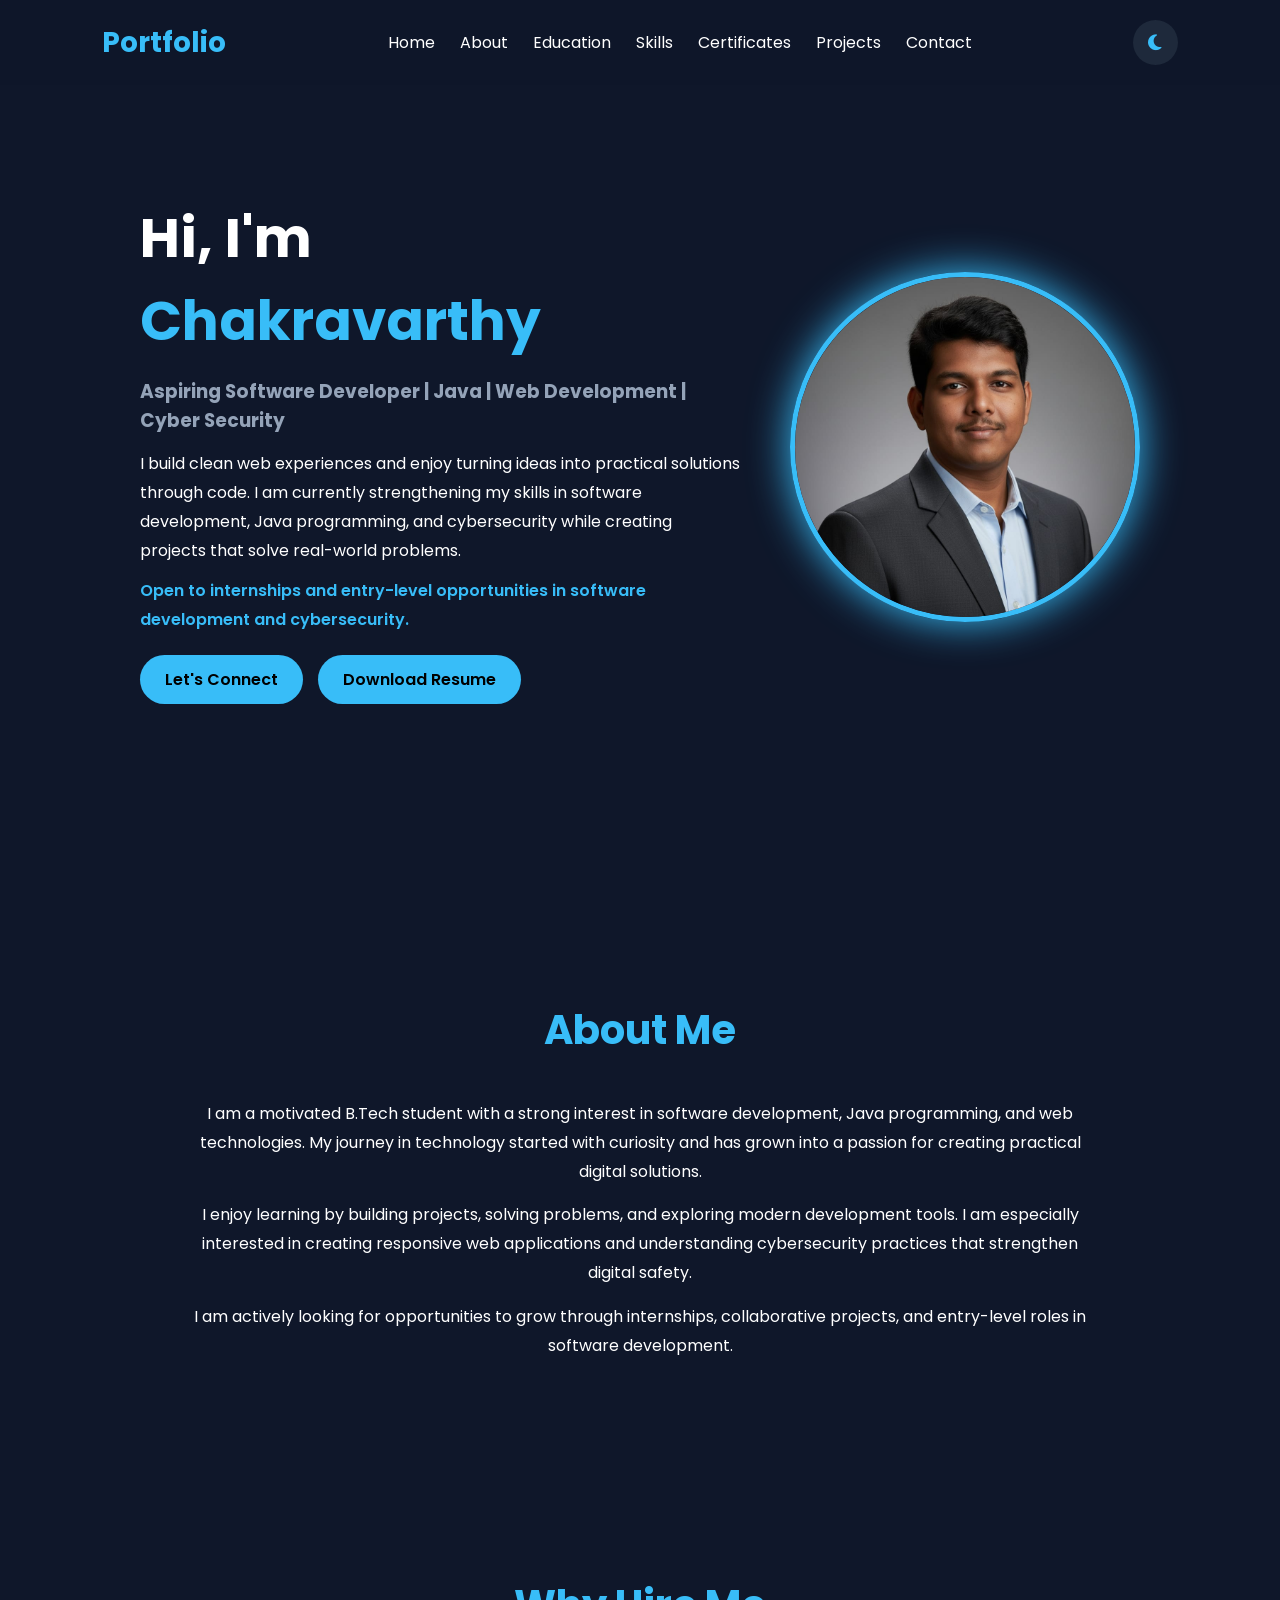
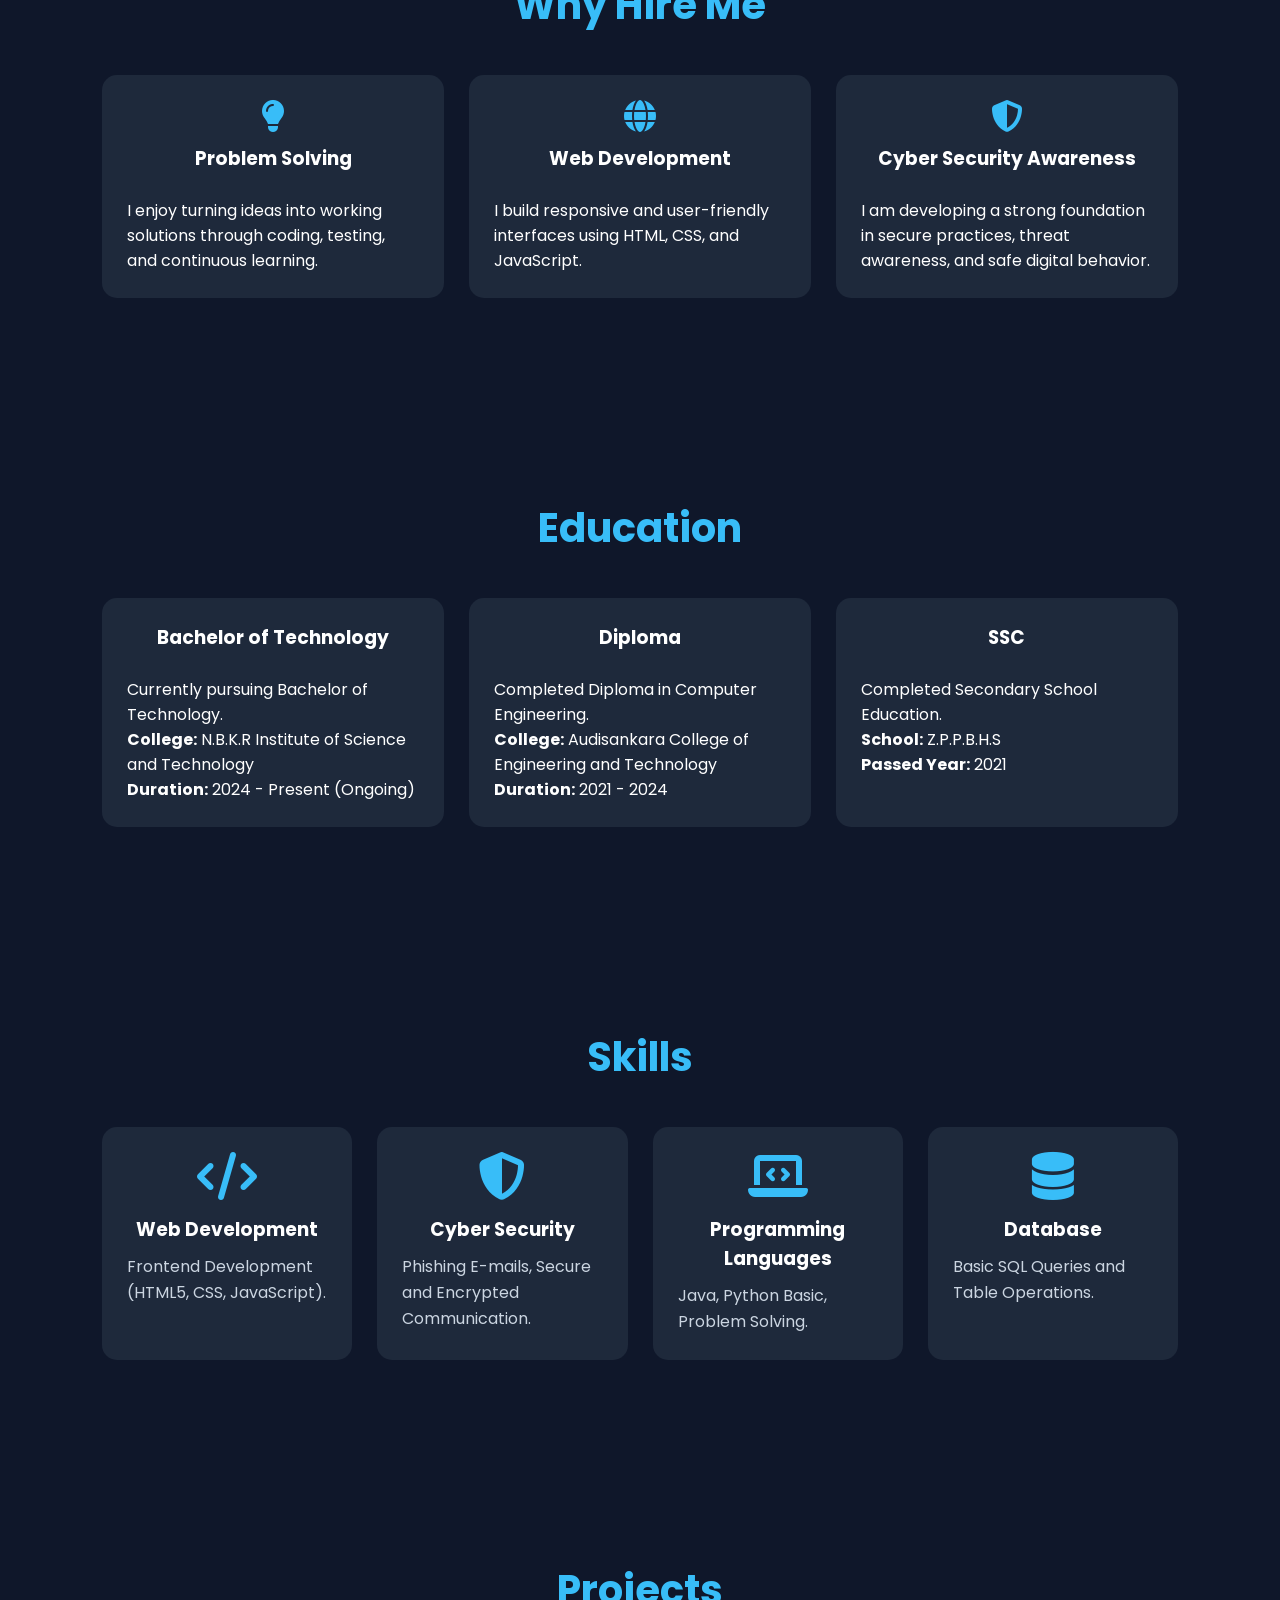
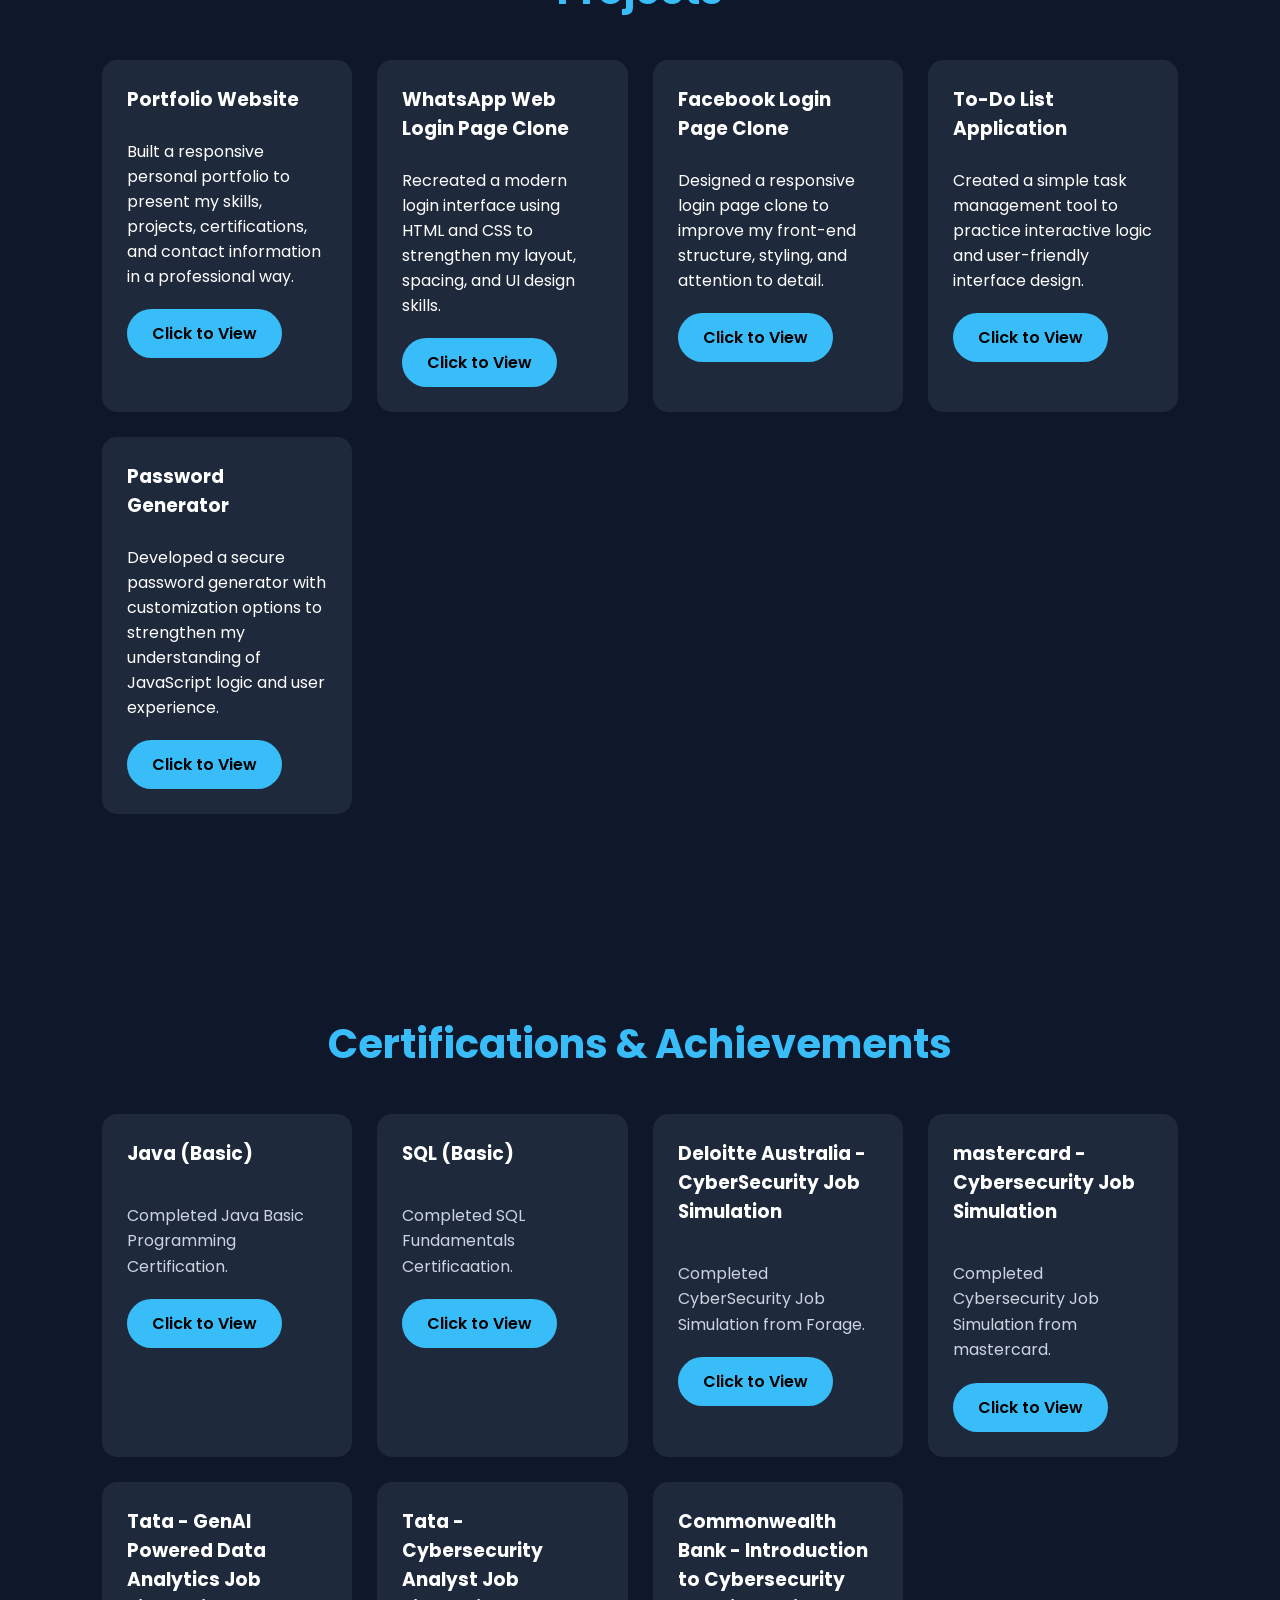
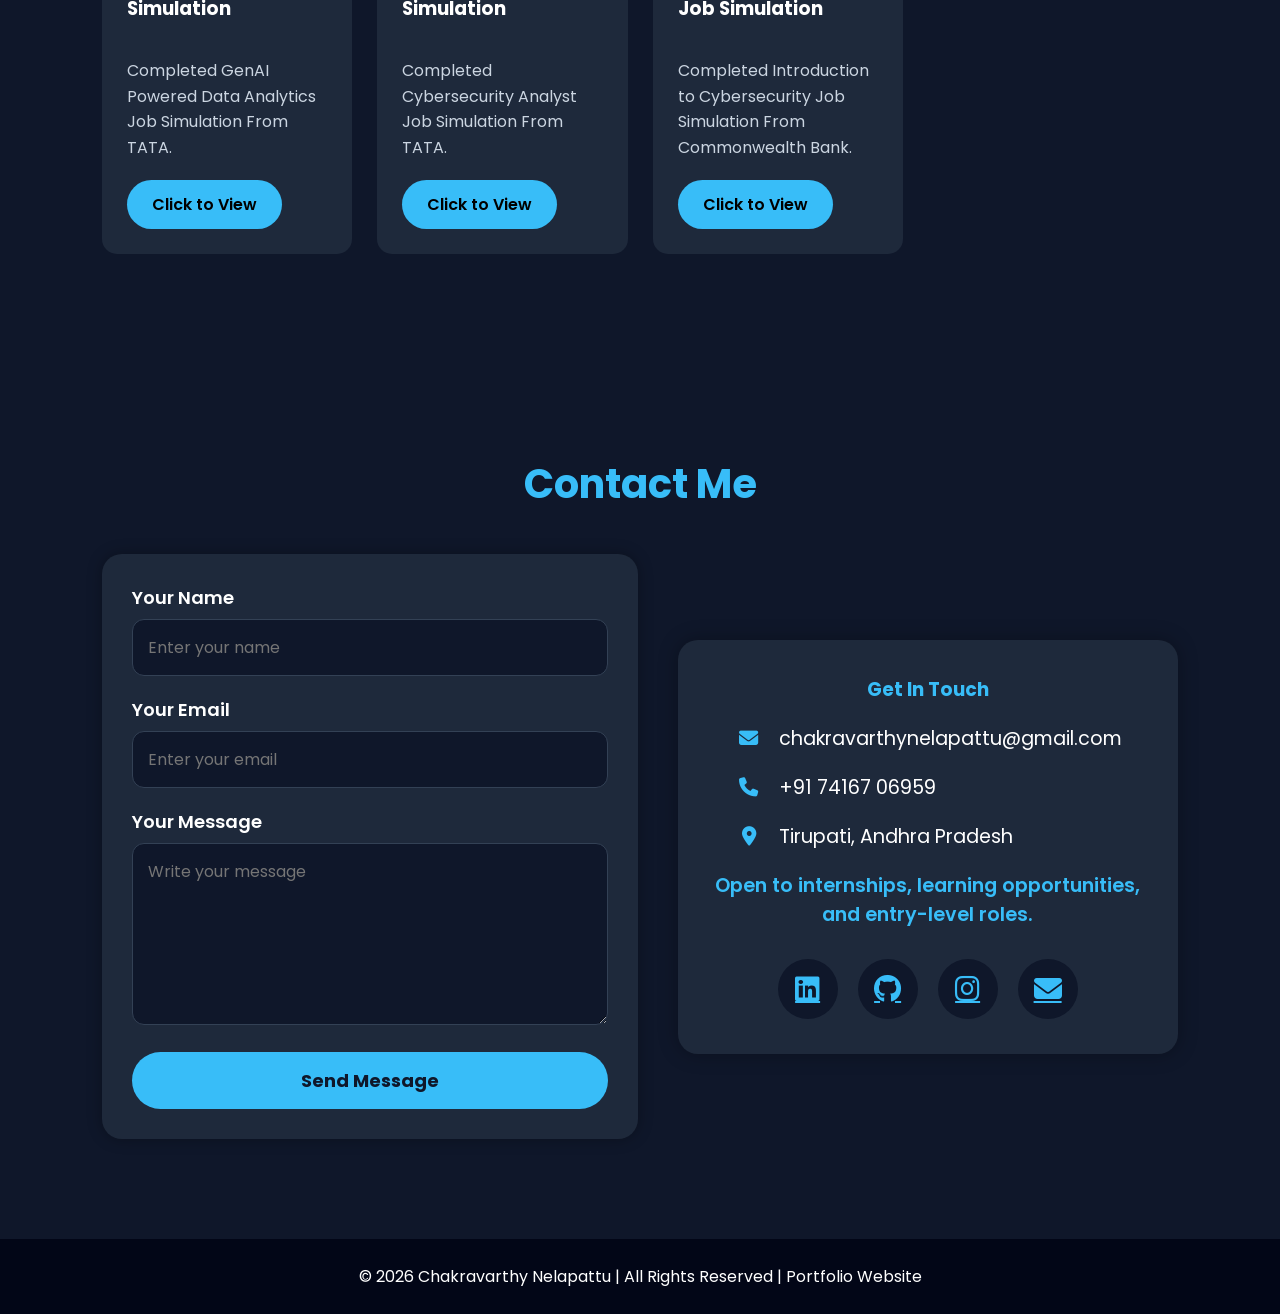
==== commit 3110127c: "animations applied" ====
--- a/index.html
+++ b/index.html
@@ -40,7 +40,7 @@
 
 <section class="hero" id="home">
     <div class="hero-content">
-        <h1>Hi, I'm <span>Chakravarthy Nelapattu</span></h1>
+        <h1>Hi, I'm <br><span>Chakravarthy</span></h1>
 
         <h3>Aspiring Software Developer | Java | Web Development | Cyber Security</h3>
 
--- a/index.css
+++ b/index.css
@@ -9,6 +9,7 @@
 body{
     background:#0f172a;
     color:white;
+    overflow-x:hidden;
 }
 
 header{
@@ -188,6 +189,7 @@
     align-items:center;
     padding:100px 8%;
     gap:50px;
+    animation:fadeUp 0.8s ease-out;
 }
 
 .hero-content{
@@ -230,6 +232,11 @@
     transition:0.4s;
 }
 
+.btn:hover{
+    transform:translateY(-4px) scale(1.03);
+    box-shadow:0 0 15px rgba(56,189,248,0.4);
+}
+
 .hero-buttons{
     display:flex;
     gap:15px;
@@ -243,10 +250,12 @@
     object-fit:cover;
     border:5px solid #38bdf8;
     box-shadow:0 0 40px #38bdf8;
+    animation:float 3s ease-in-out infinite;
 }
 
 section{
     padding:100px 8%;
+    animation:fadeUp 0.9s ease-out;
 }
 
 h2{
@@ -304,7 +313,8 @@
 .education-card,
 .skill-card,
 .certificate-card,
-.project-card{
+.project-card,
+.highlight-card{
     background:#1e293b;
     padding:25px;
     border-radius:15px;
@@ -334,8 +344,9 @@
 .education-card:hover,
 .skill-card:hover,
 .certificate-card:hover,
-.project-card:hover{
-    transform:translateY(-10px);
+.project-card:hover,
+.highlight-card:hover{
+    transform:translateY(-10px) scale(1.01);
     box-shadow:0 0 20px #38bdf8;
 }
 
@@ -501,8 +512,28 @@
 }
 
 .social-icons a:hover{
-    transform:translateY(-8px);
+    transform:translateY(-8px) scale(1.08);
     background:#38bdf8;
     color:#0f172a;
     box-shadow:0 0 20px #38bdf8;
+}
+
+@keyframes fadeUp{
+    from{
+        opacity:0;
+        transform:translateY(20px);
+    }
+    to{
+        opacity:1;
+        transform:translateY(0);
+    }
+}
+
+@keyframes float{
+    0%, 100%{
+        transform:translateY(0px);
+    }
+    50%{
+        transform:translateY(-10px);
+    }
 }
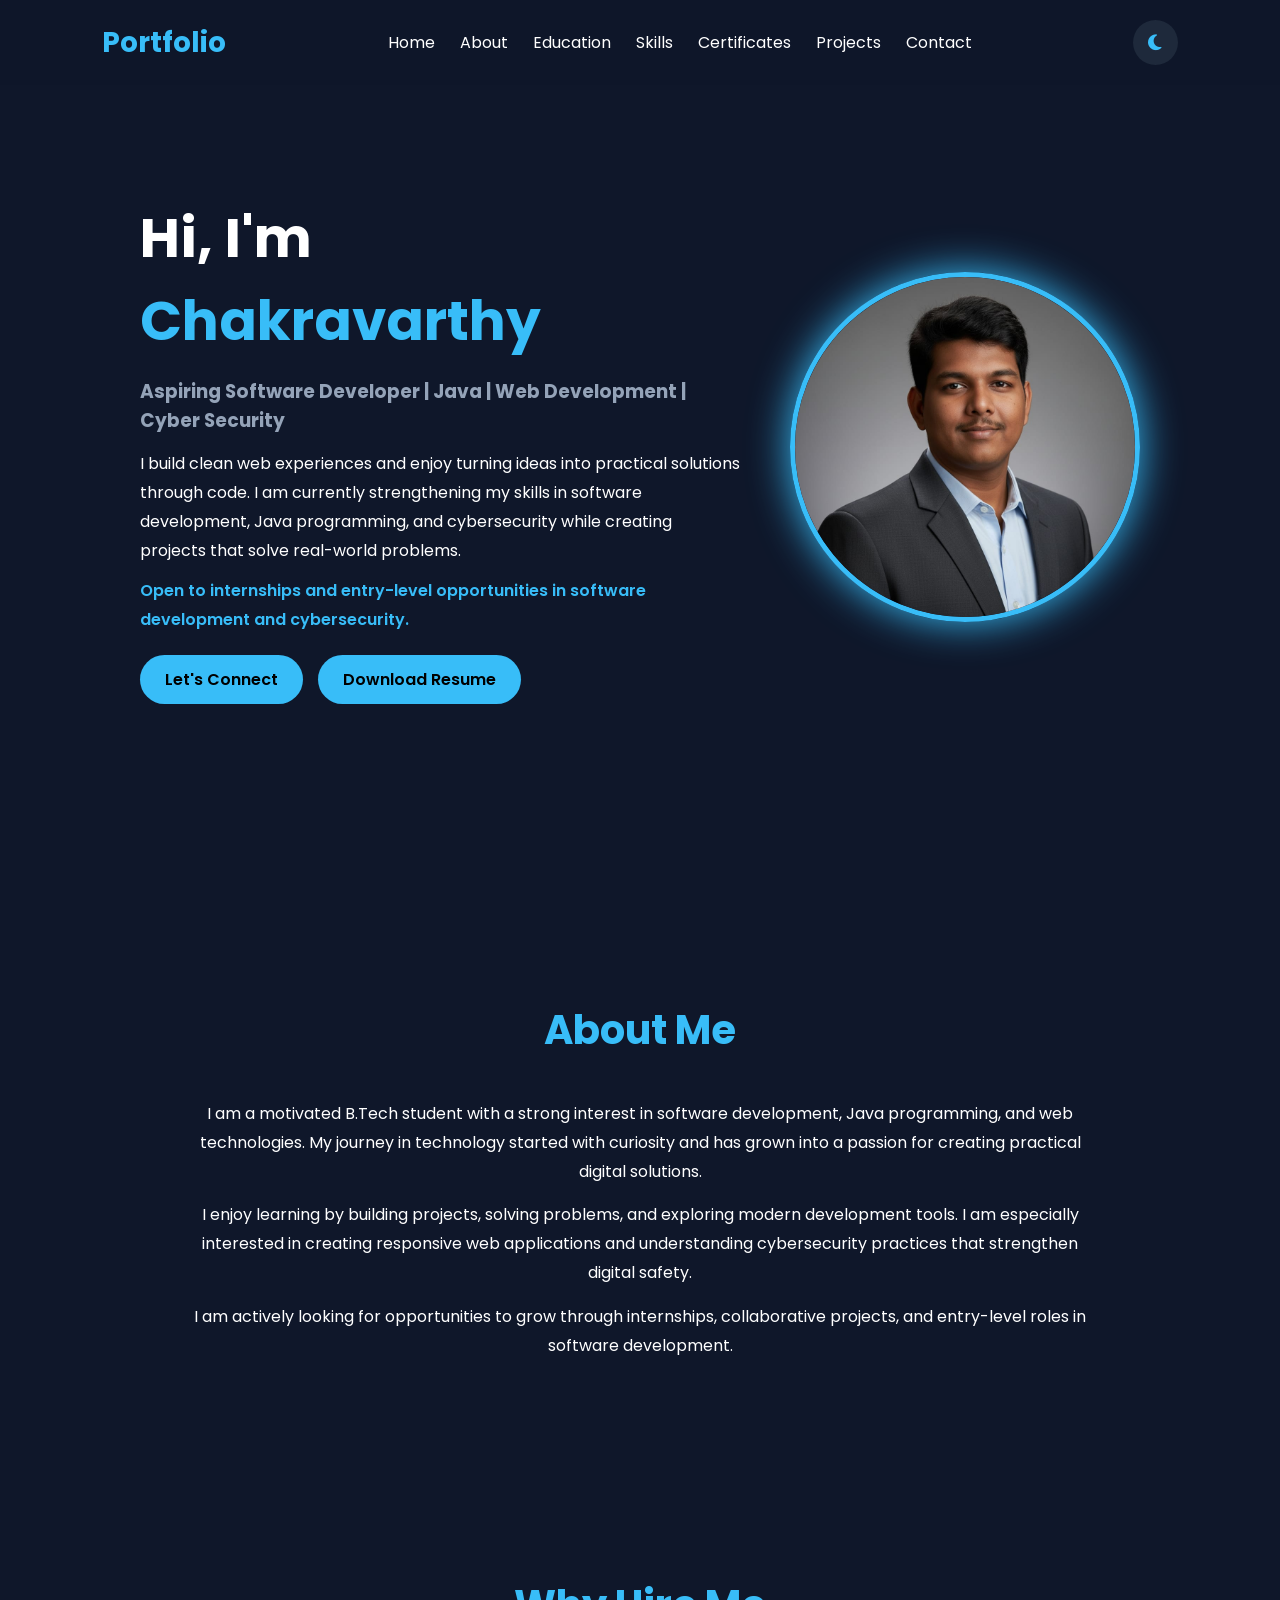
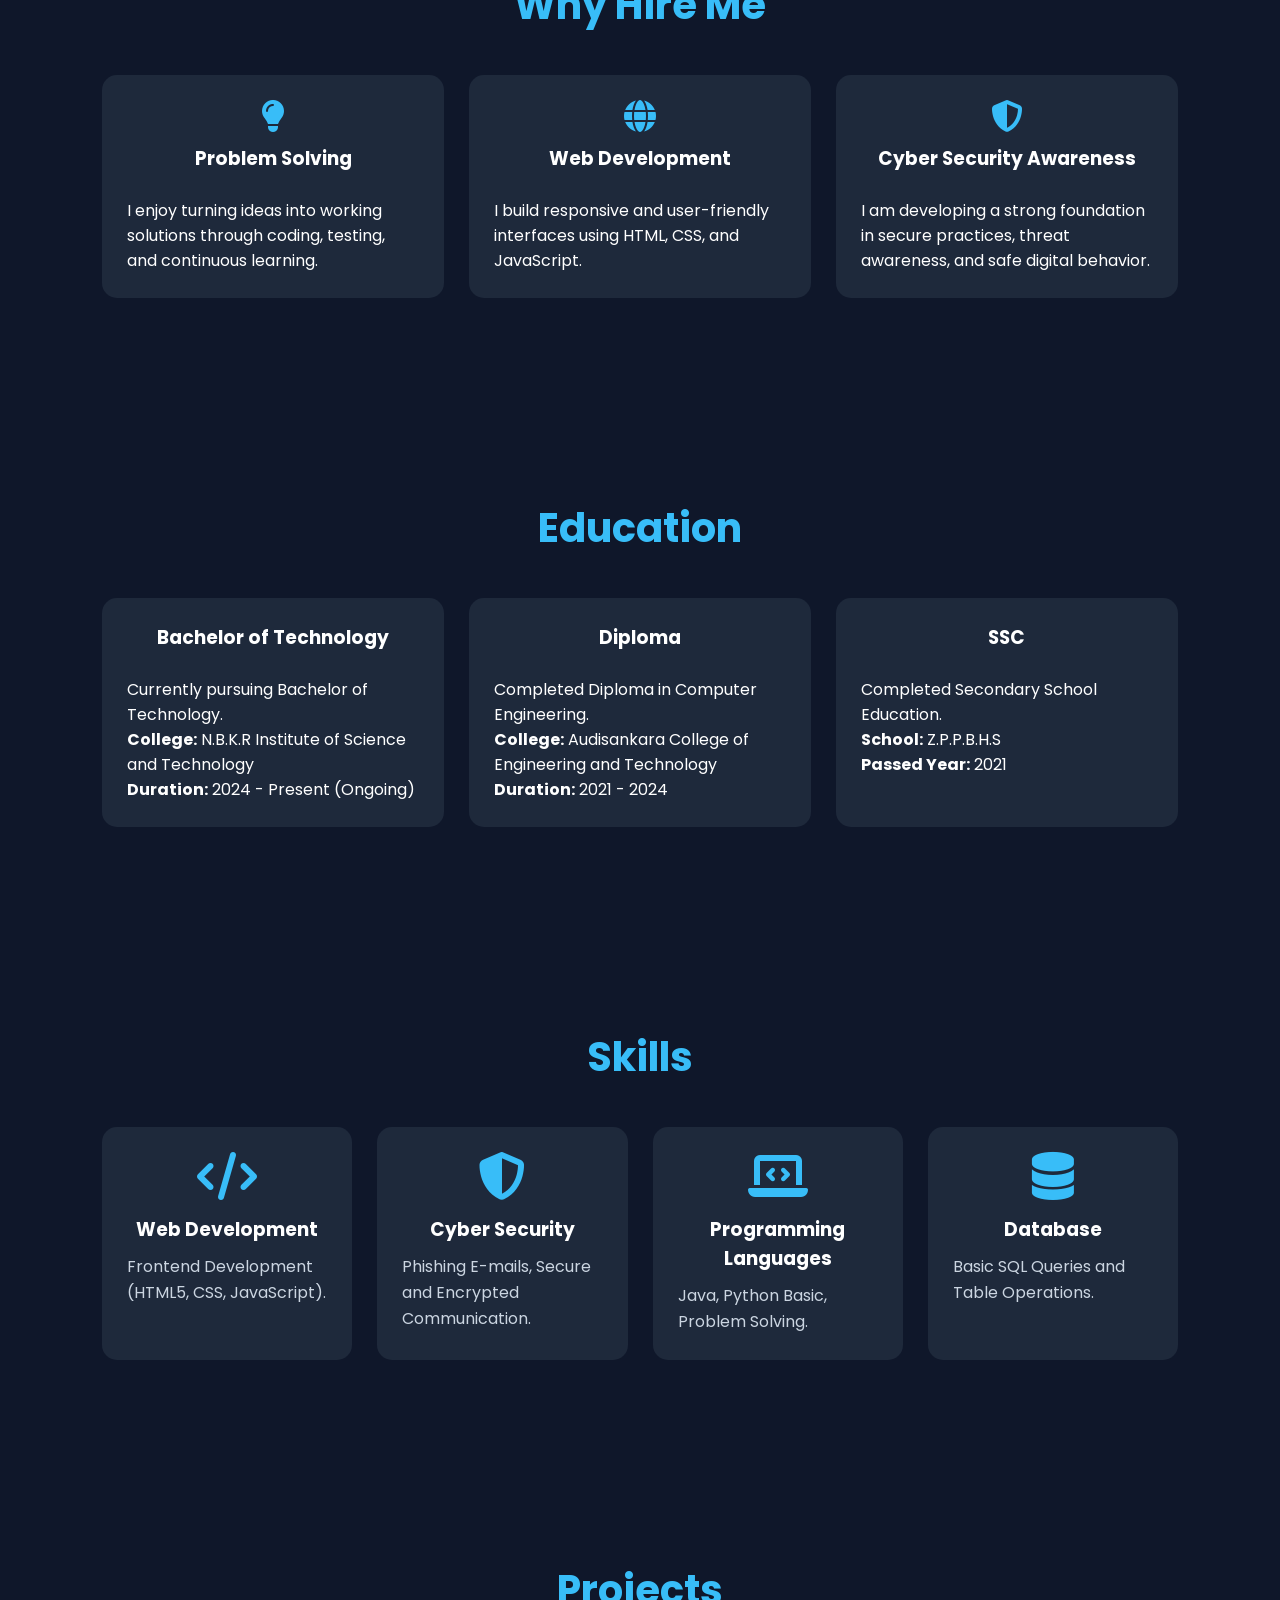
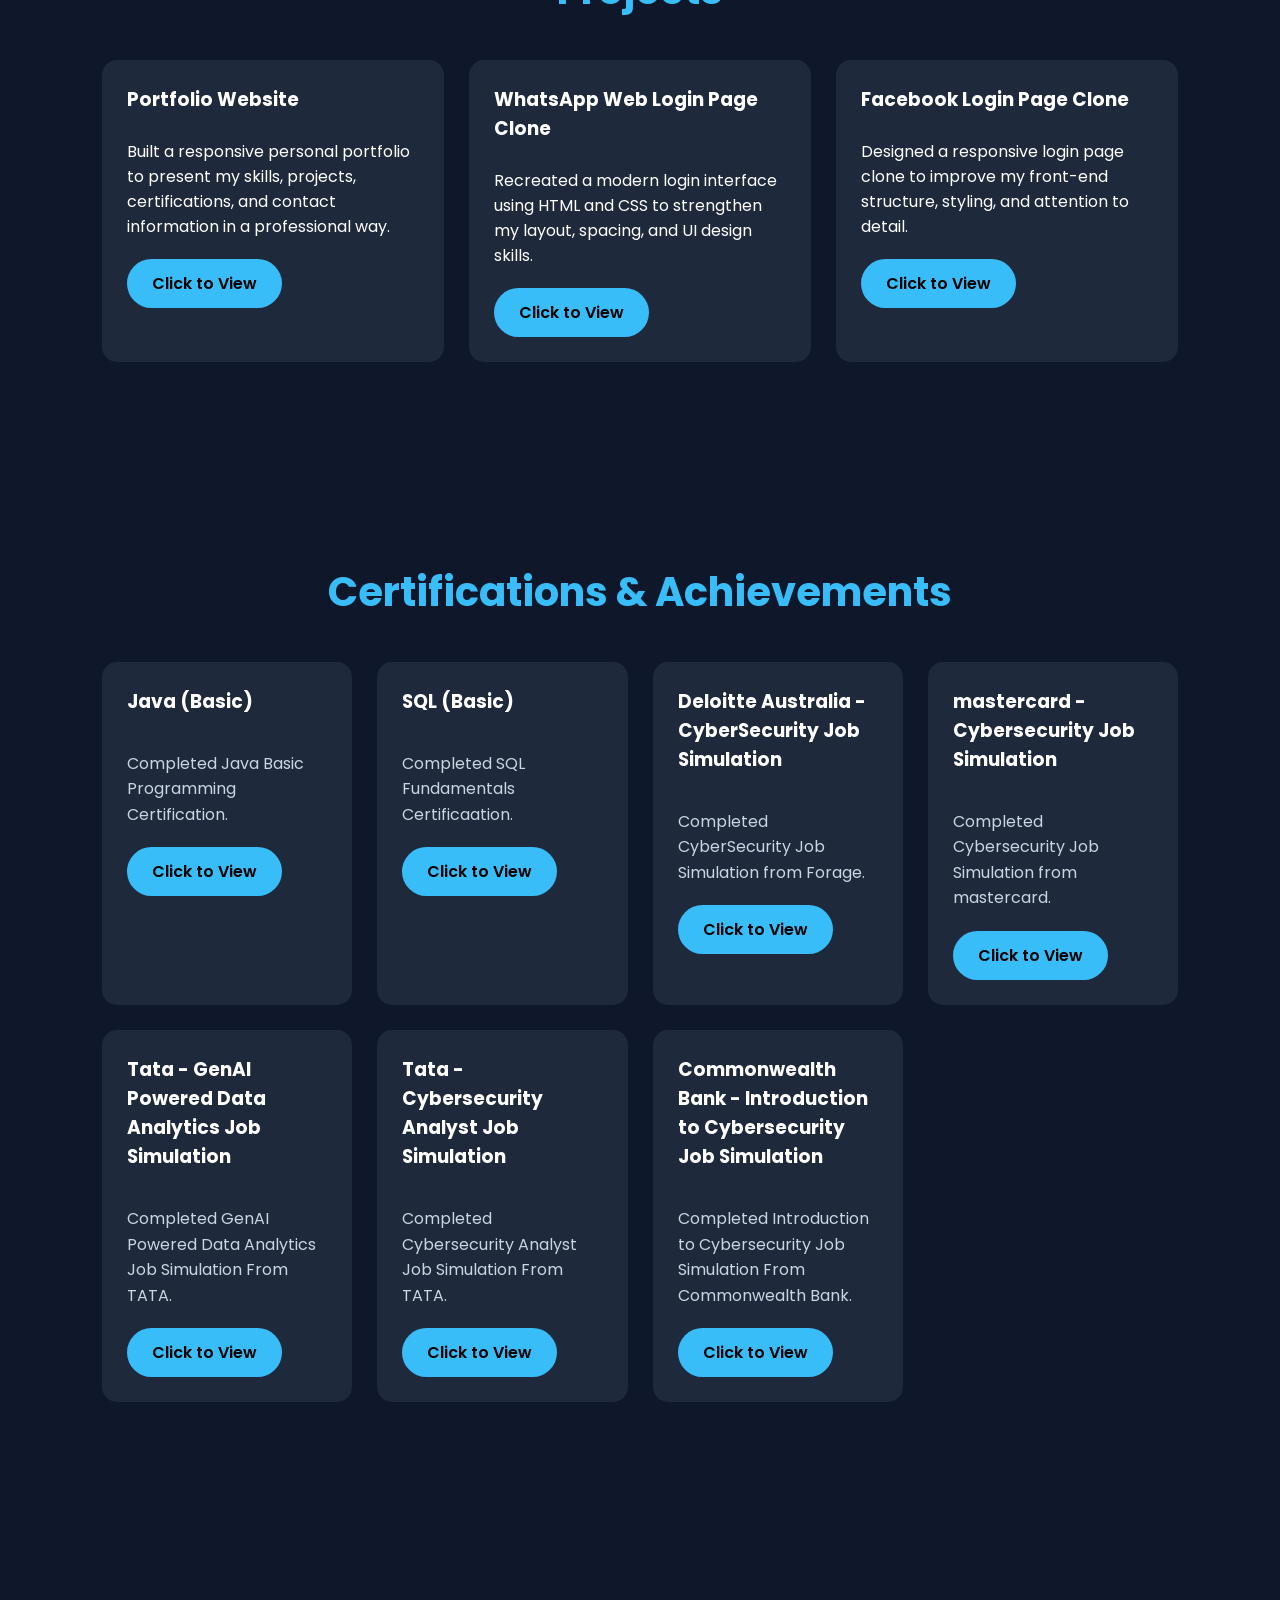
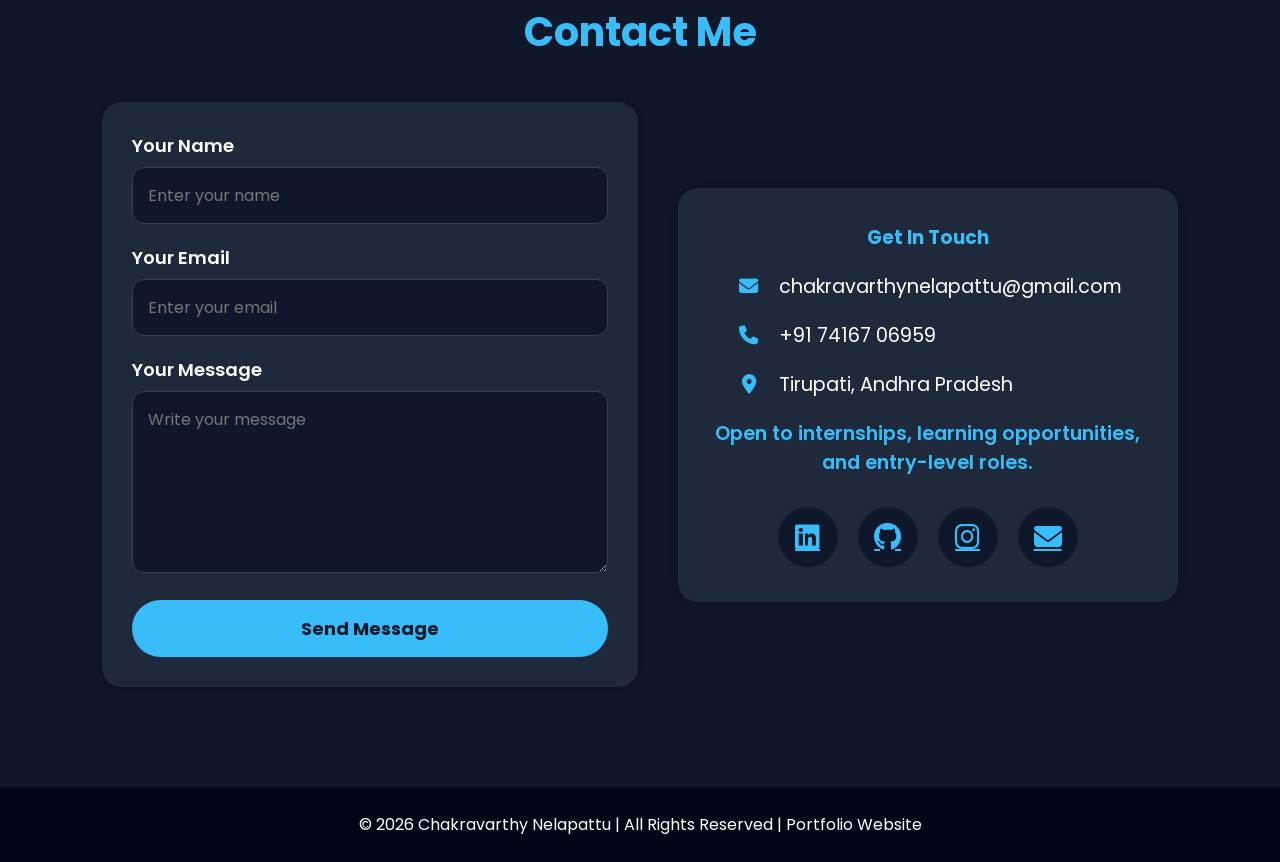
==== commit adae1144: "index updated" ====
--- a/index.html
+++ b/index.html
@@ -224,38 +224,9 @@
                 Click to View
             </a>
         </div>
-
-        <div class="project-card">
-            <h3>To-Do List Application</h3><br>
-
-            <p>
-                Created a simple task management tool to practice interactive logic and
-                user-friendly interface design.
-            </p>
-
-            <a href="http://127.0.0.1:5500/list.html"
-               target="_blank"
-               class="btn">
-                Click to View
-            </a>
-        </div>
-
-        <div class="project-card">
-            <h3>Password Generator</h3><br>
-
-            <p>
-                Developed a secure password generator with customization options to strengthen
-                my understanding of JavaScript logic and user experience.
-            </p>
-
-            <a href="http://127.0.0.1:5500/pg.html"
-               target="_blank"
-               class="btn">
-                Click to View
-            </a>
-        </div>
-
-    </div>
+                
+    </div>
+
 </section>
 
 <section id="certifications">
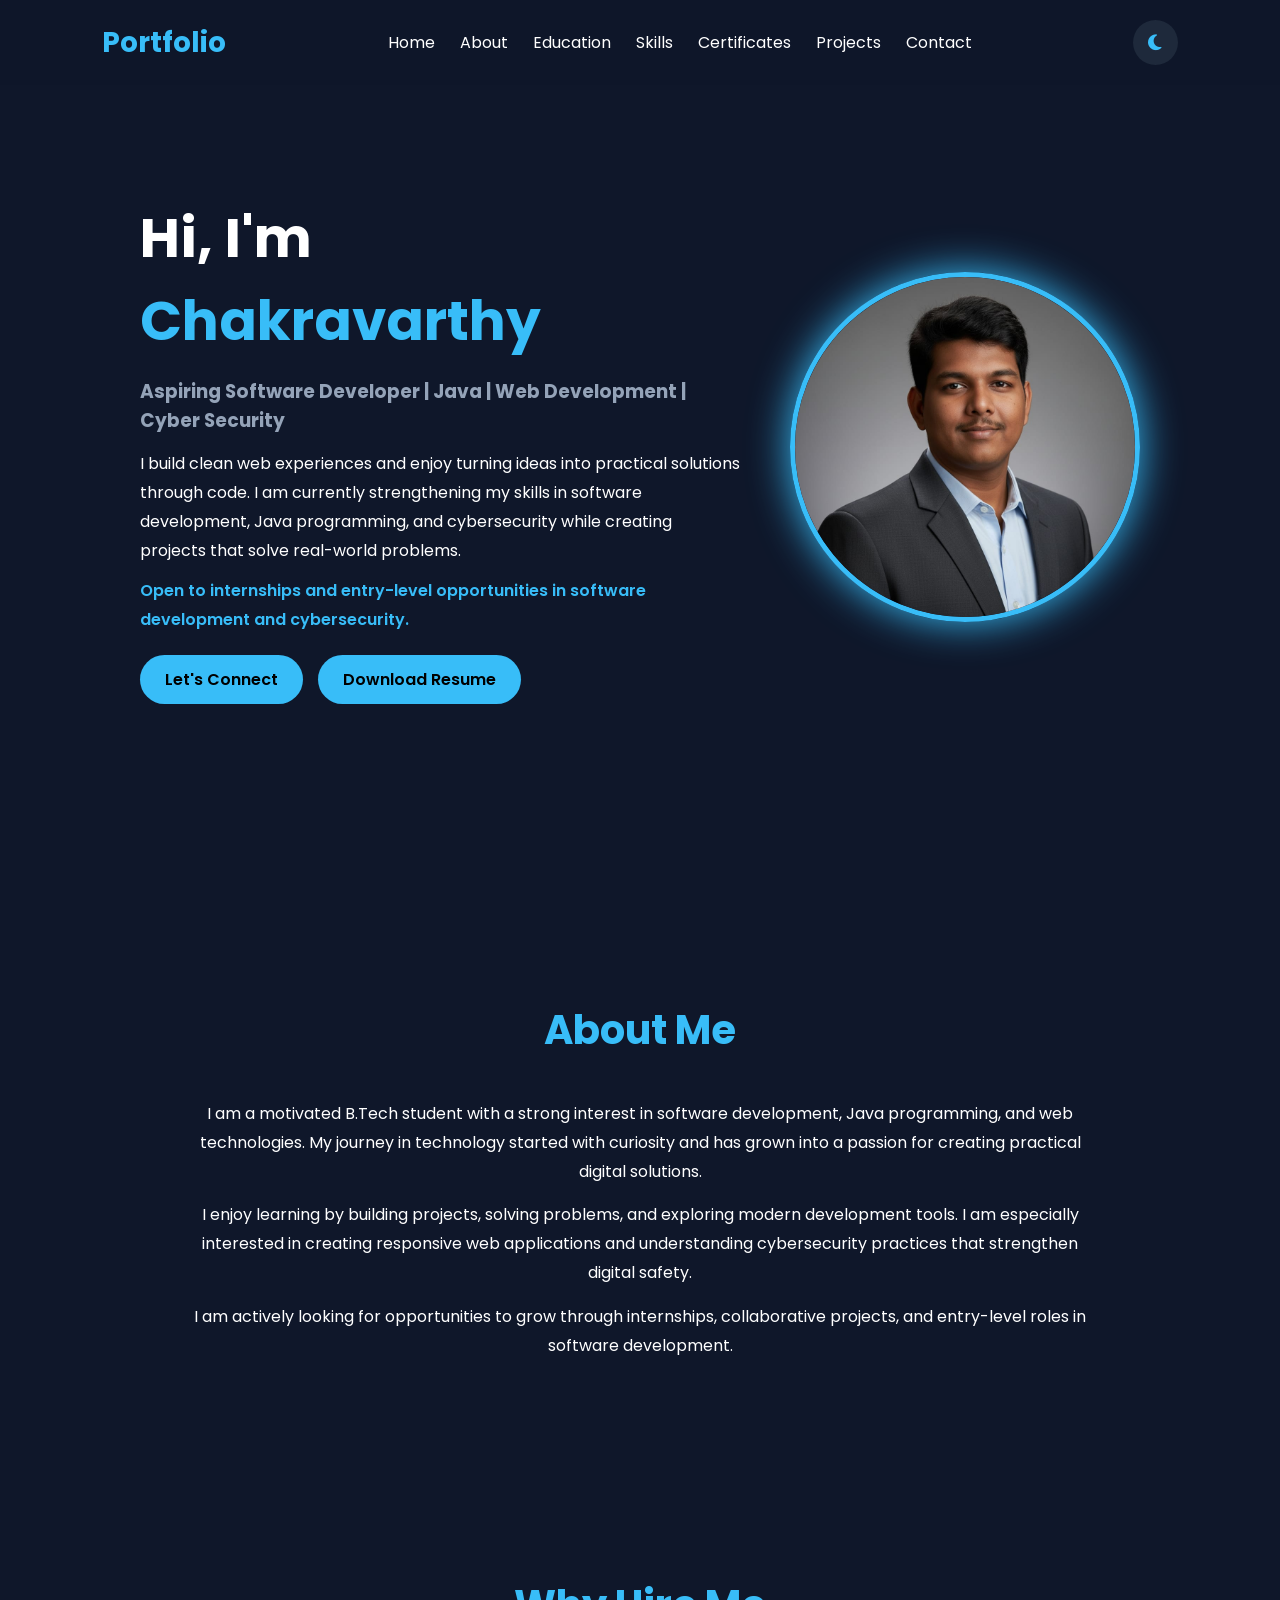
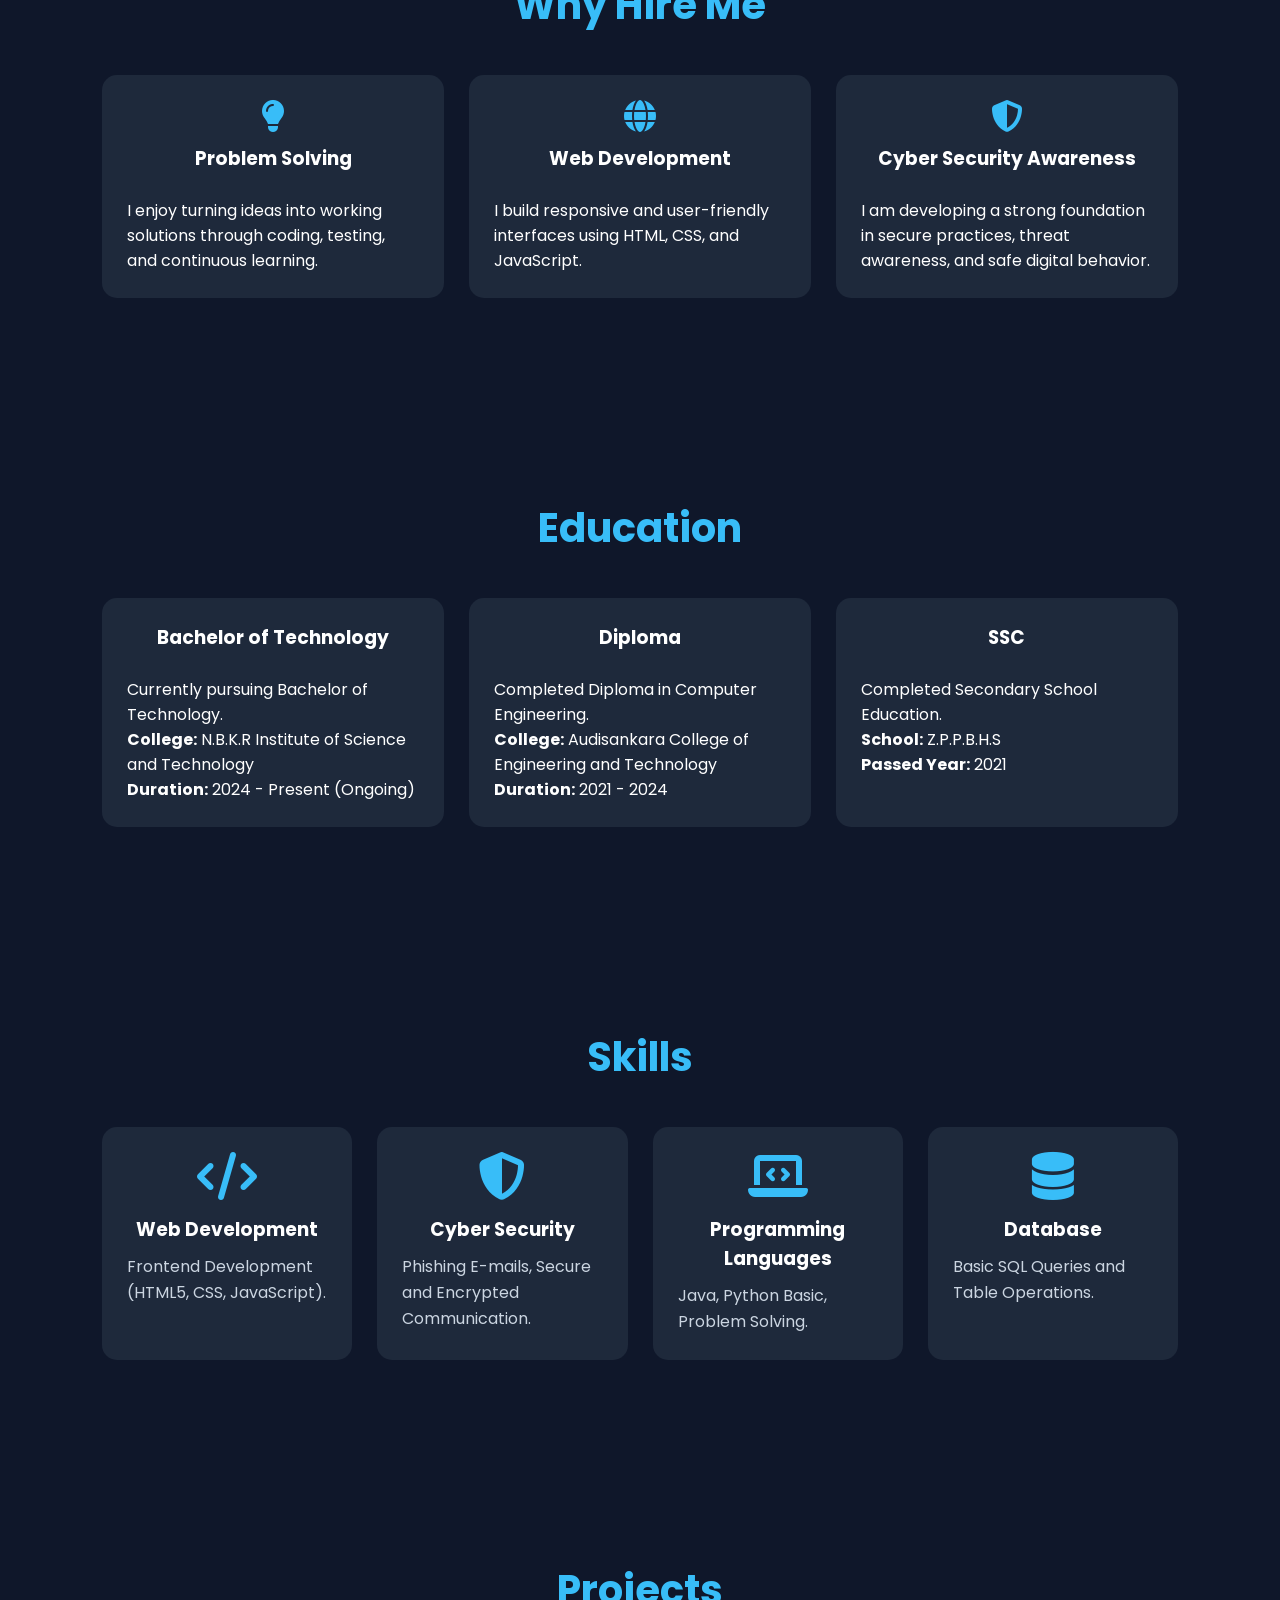
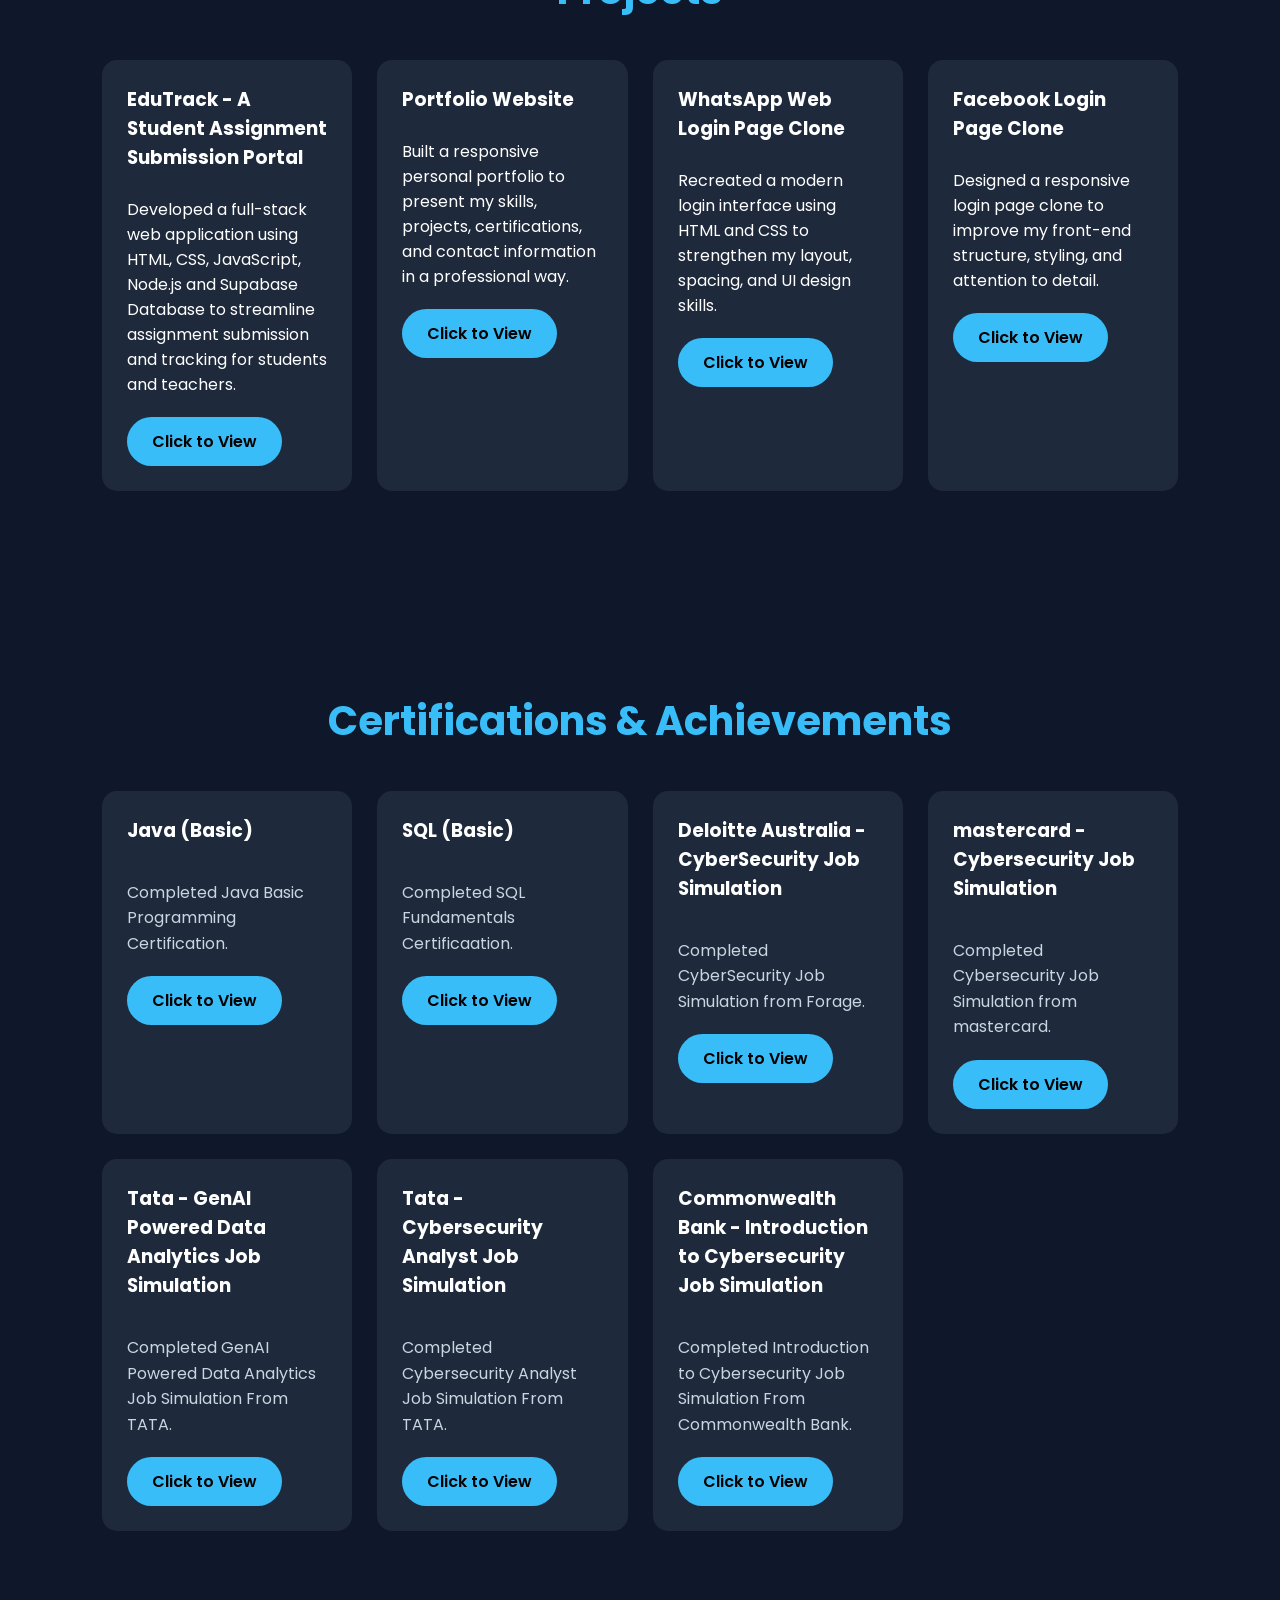
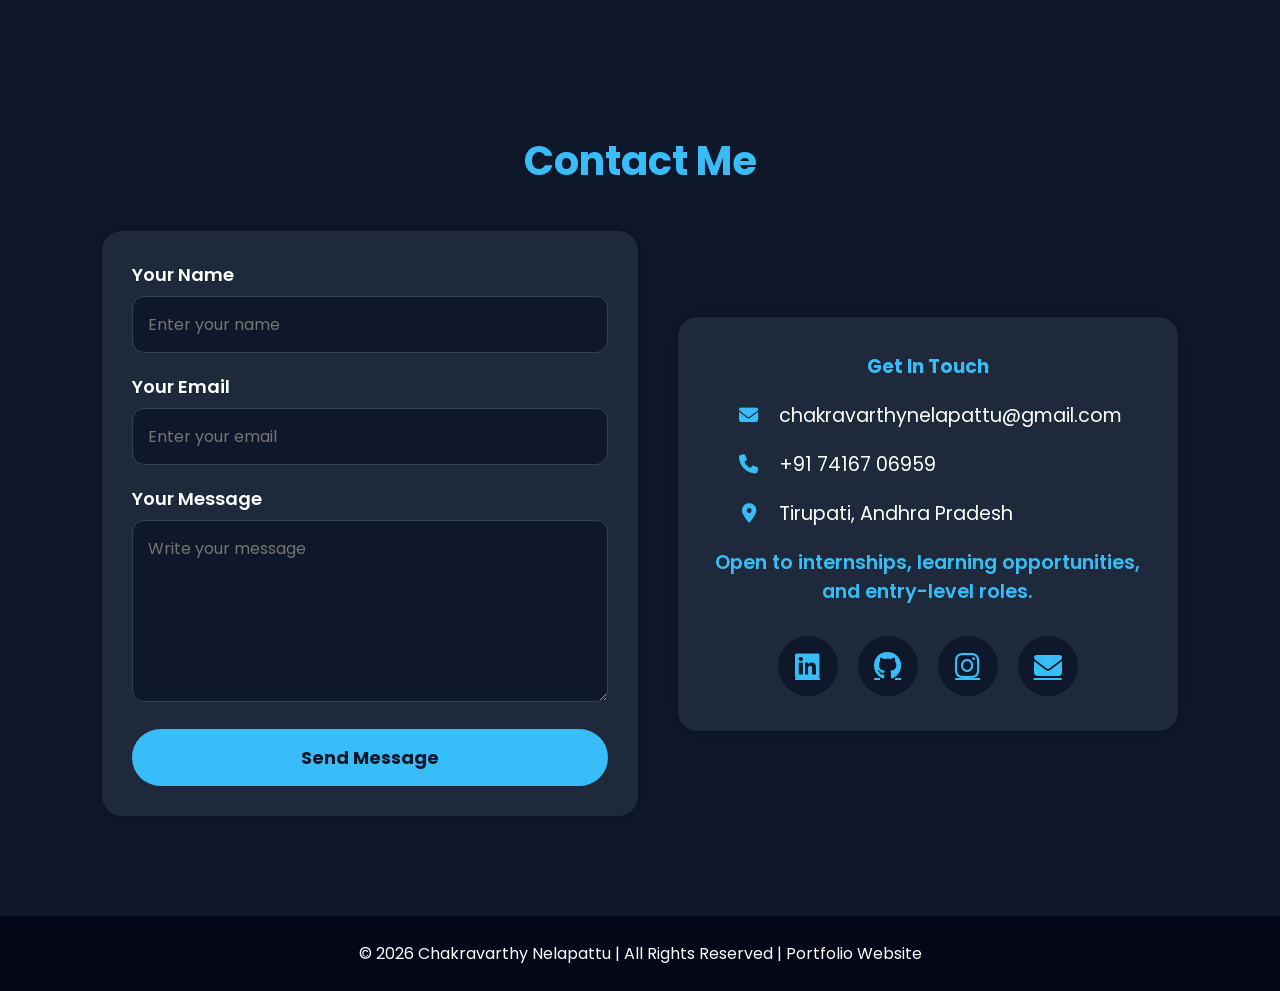
==== commit e7a99471: "project updated" ====
--- a/index.html
+++ b/index.html
@@ -181,6 +181,21 @@
     <div class="projects-container">
 
         <div class="project-card">
+            <h3>EduTrack - A Student Assignment Submission Portal</h3><br>
+
+            <p>
+                Developed a full-stack web application using HTML, CSS, JavaScript, Node.js and Supabase Database 
+                to streamline assignment submission and tracking for students and teachers.
+            </p>
+
+            <a href="https://student-management-swart-one.vercel.app/login"
+               target="_blank"
+               class="btn">
+                Click to View
+            </a>
+        </div>
+
+        <div class="project-card">
             <h3>Portfolio Website</h3><br>
 
             <p>
@@ -194,7 +209,7 @@
                 Click to View
             </a>
         </div>
-
+        
         <div class="project-card">
             <h3>WhatsApp Web Login Page Clone</h3><br>
 
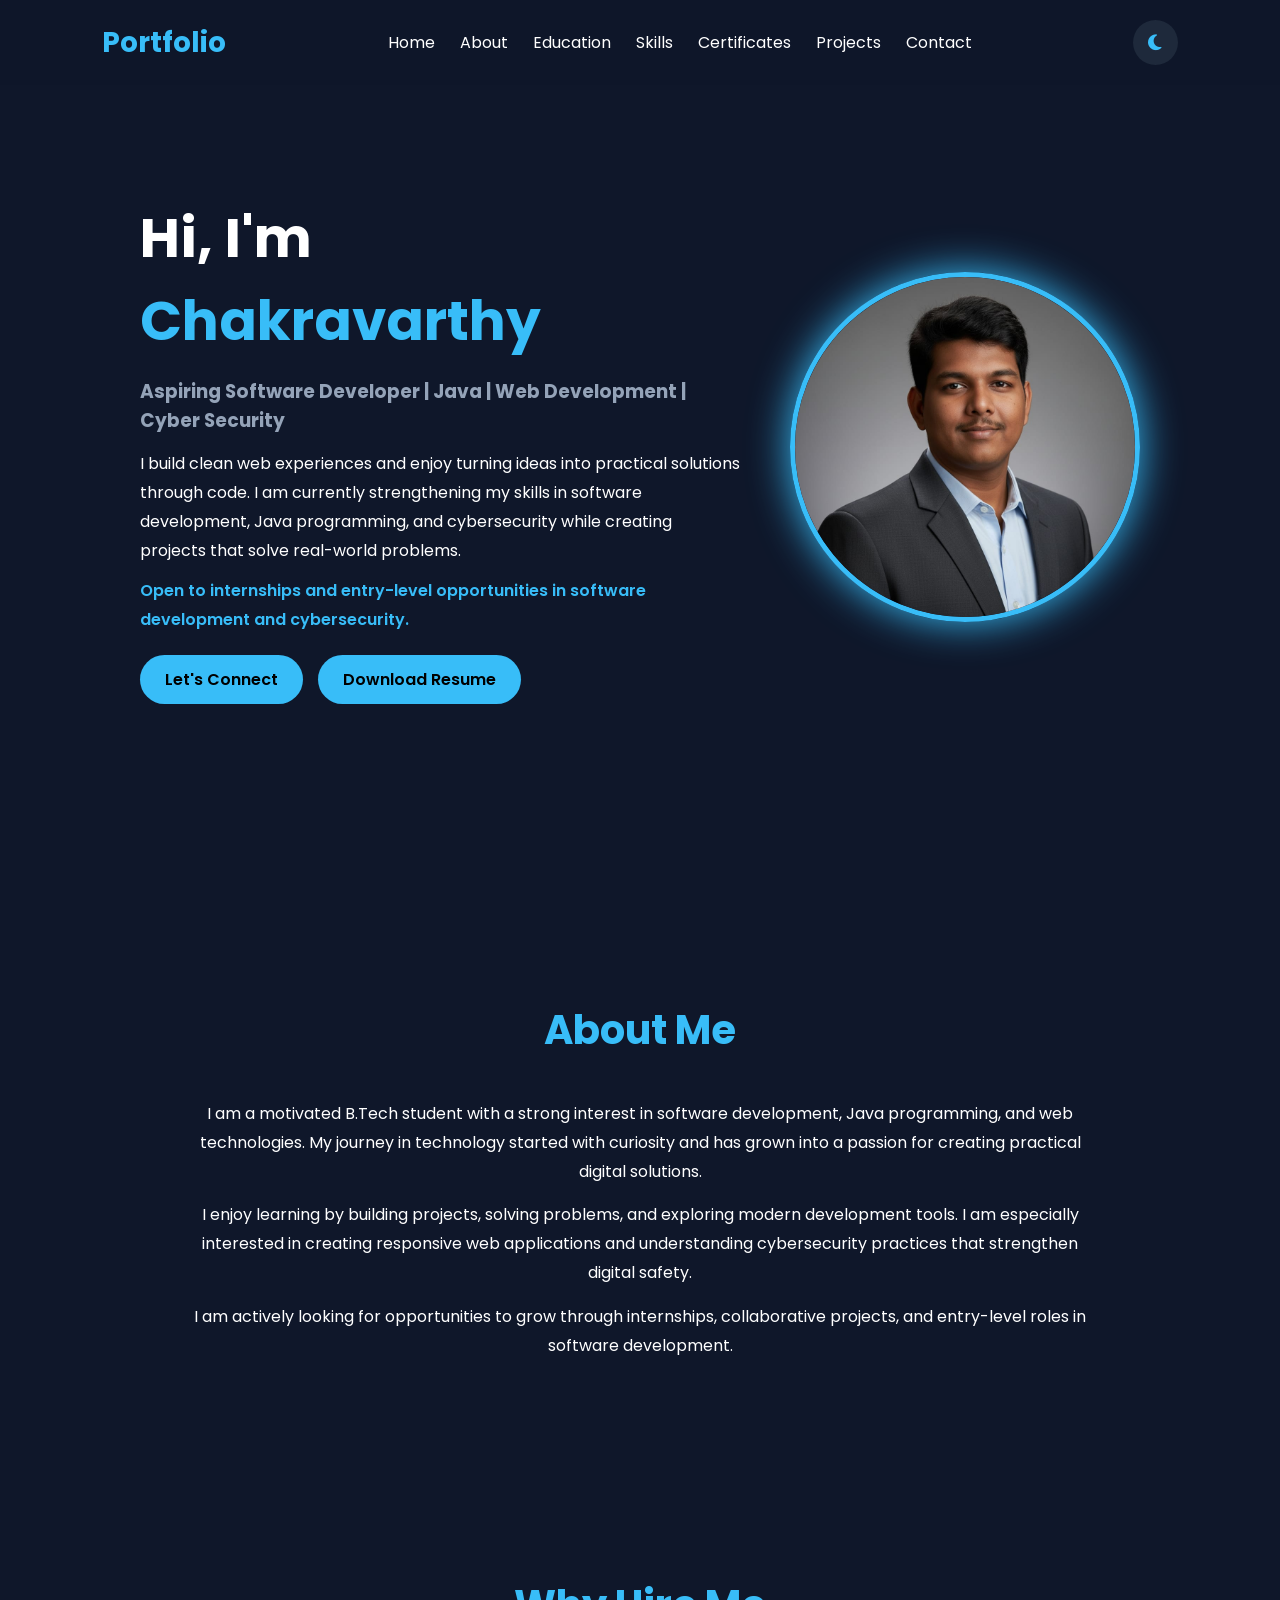
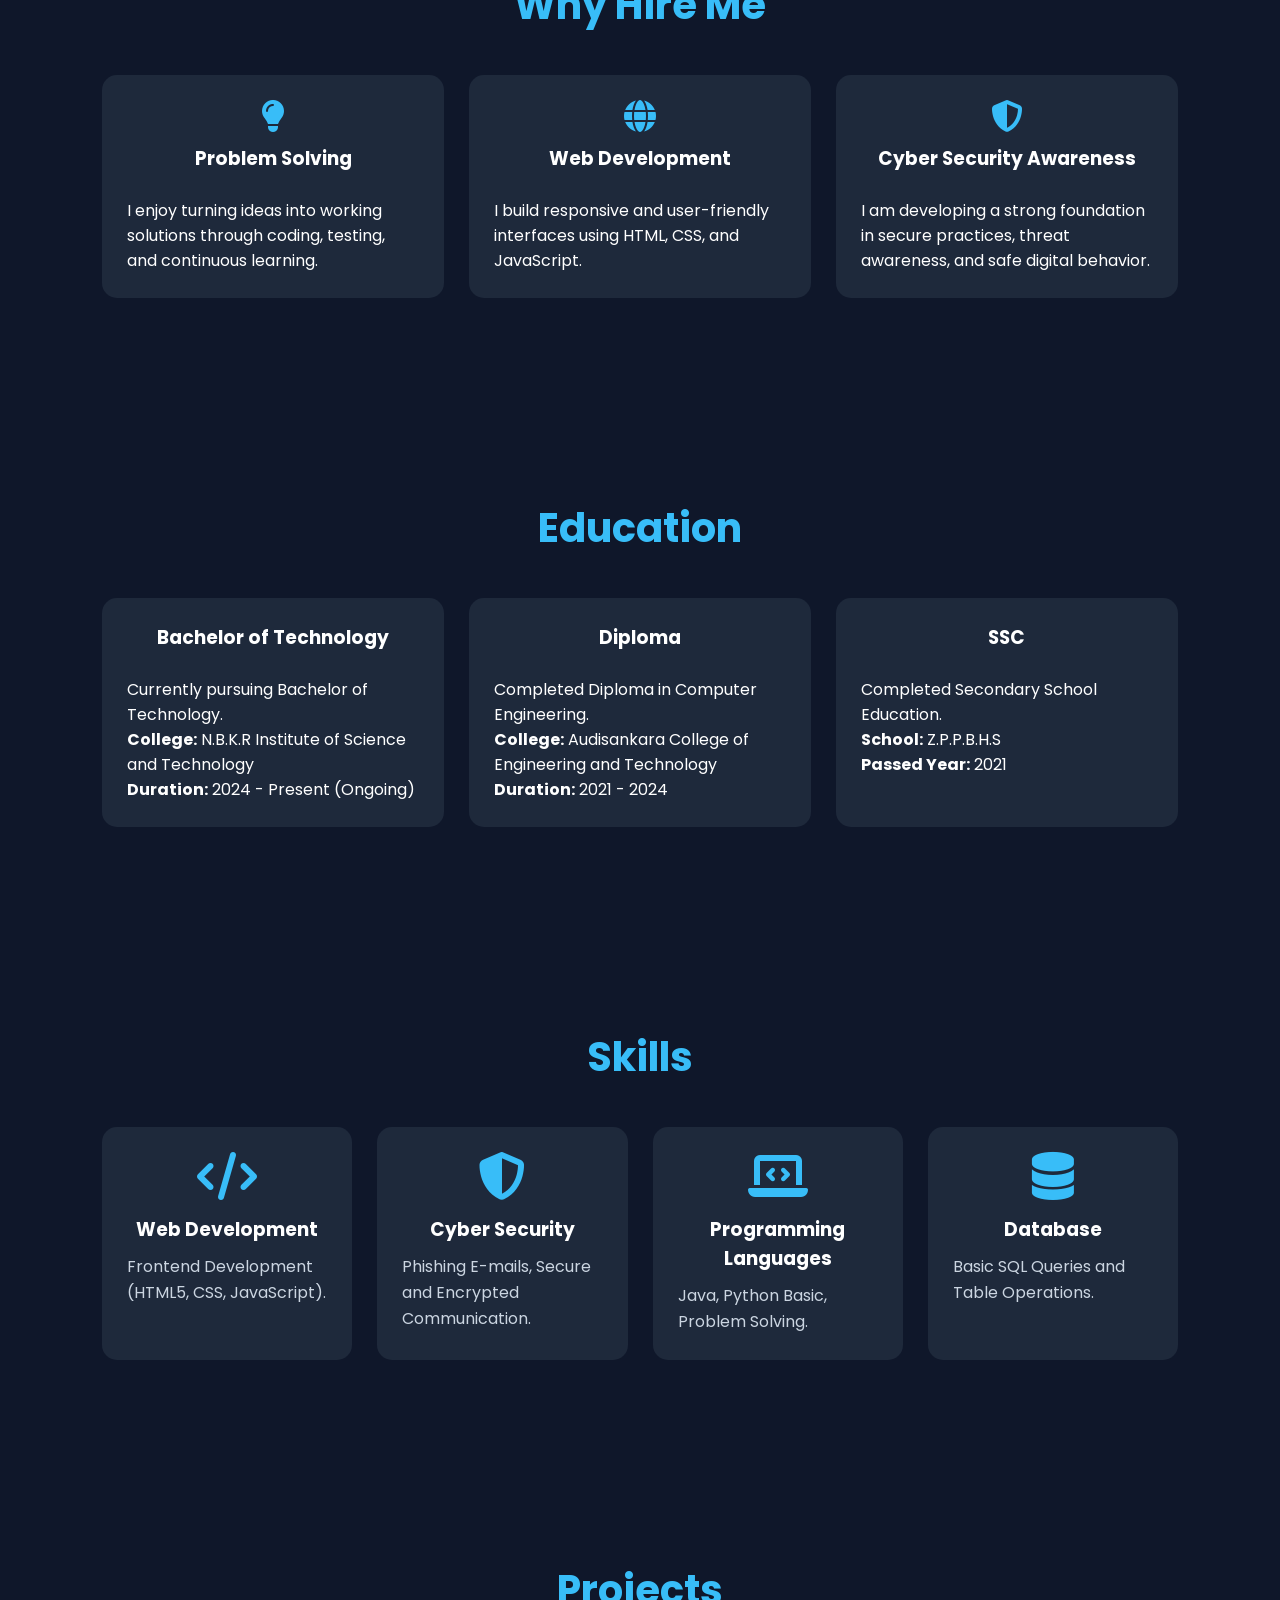
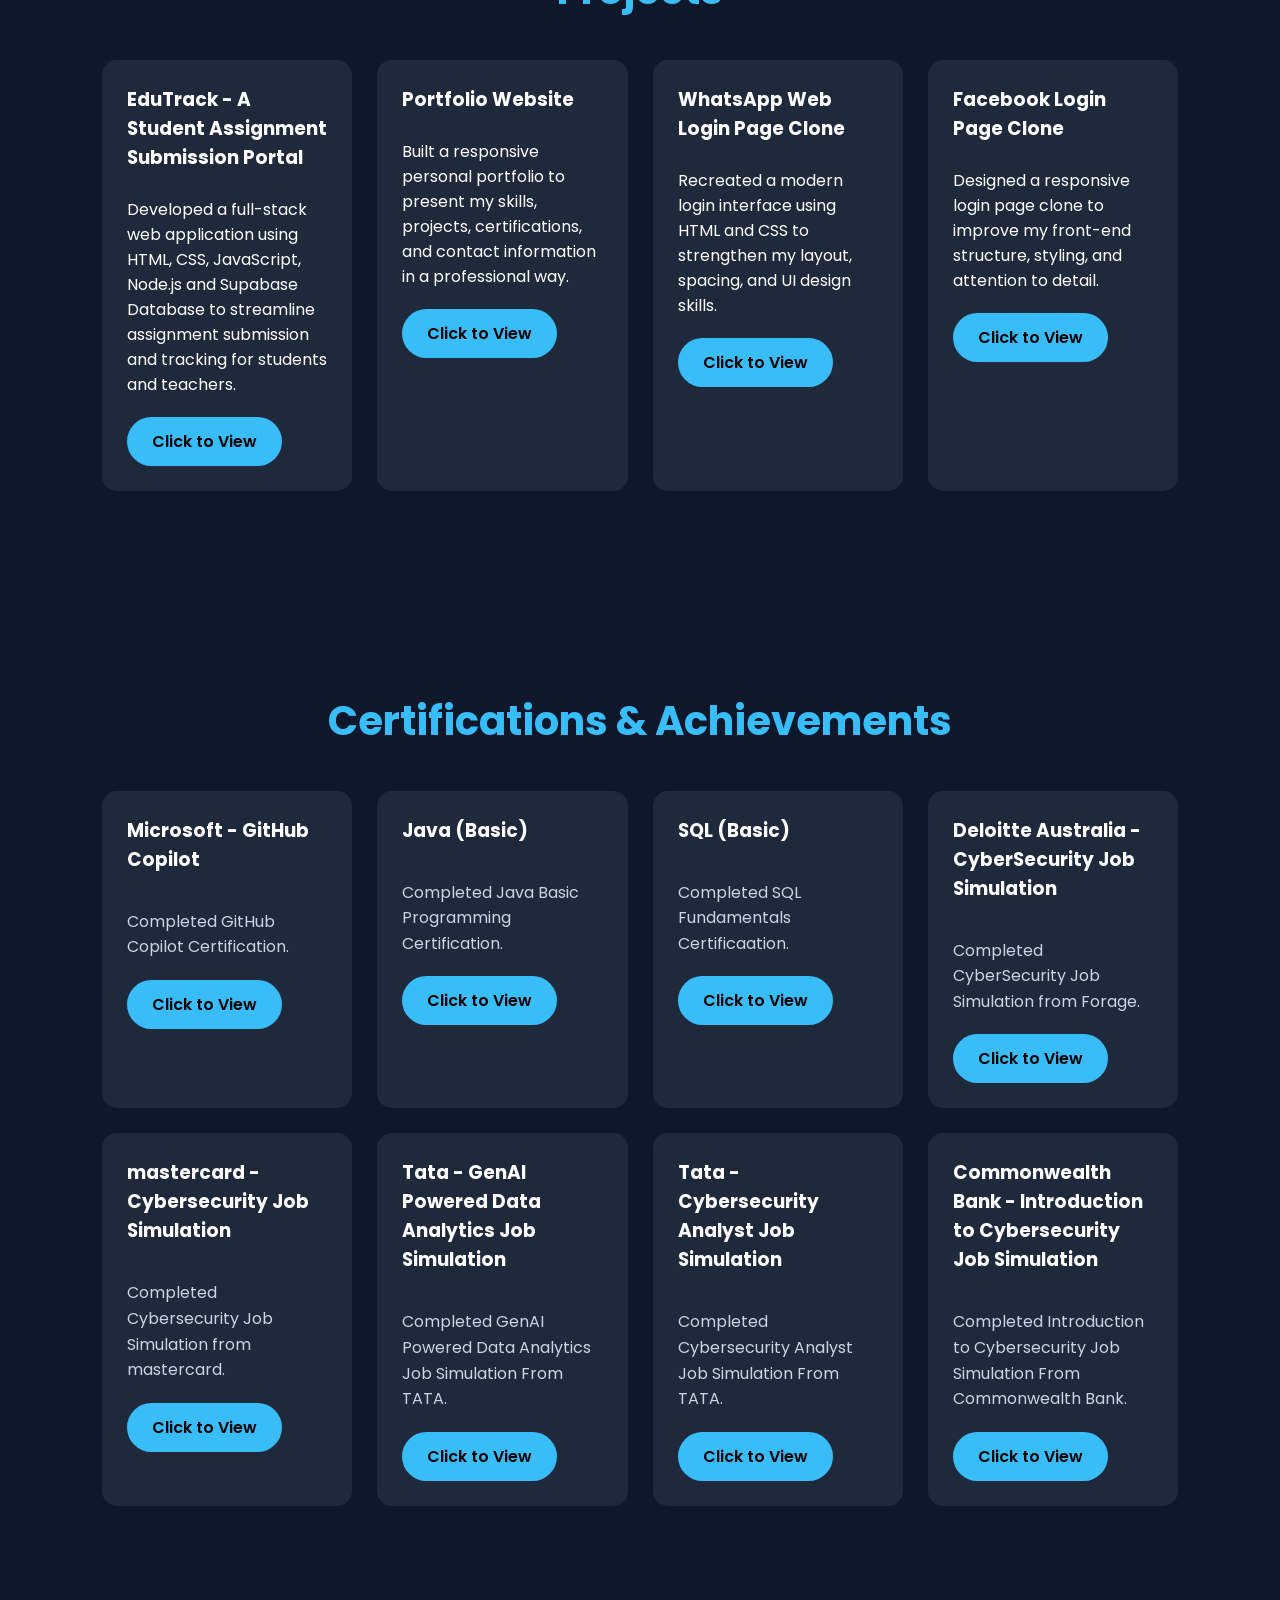
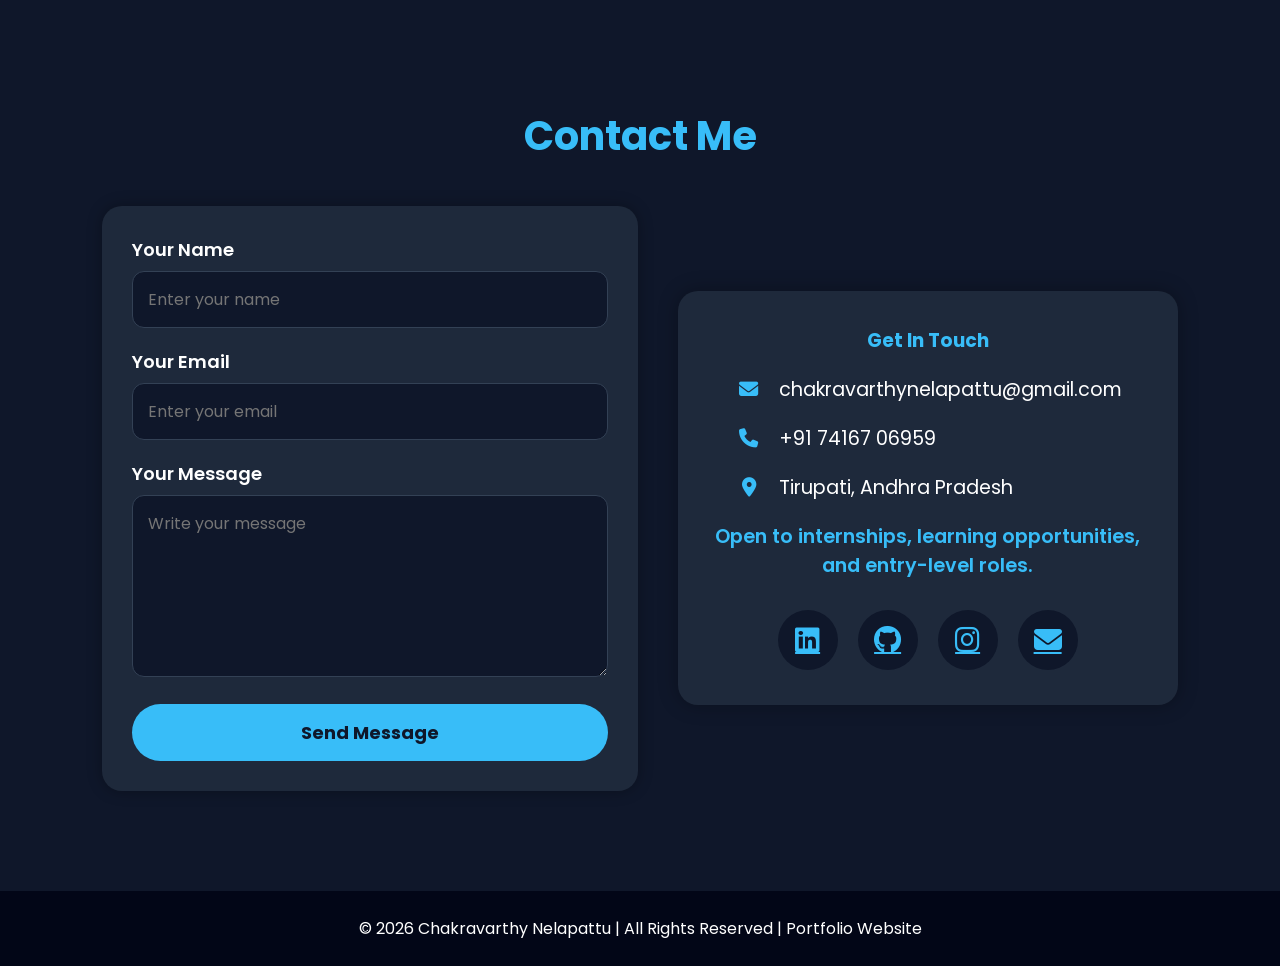
==== commit 61924508: "certificate and links updated" ====
--- a/index.html
+++ b/index.html
@@ -250,6 +250,17 @@
     <div class="certificate-container">
 
         <div class="certificate-card">
+            <h3>Microsoft - GitHub Copilot</h3><br>
+            <p>Completed GitHub Copilot Certification.</p>
+
+            <a href="https://learn.microsoft.com/en-us/users/chakravarthynelapattu-9902/credentials/75fffac4cc0cf9c3?ref=https%3A%2F%2Fwww.linkedin.com%2F"
+               target="_blank"
+               class="btn">
+                Click to View
+            </a>
+        </div>
+        
+        <div class="certificate-card">
             <h3>Java (Basic)</h3><br>
             <p>Completed Java Basic Programming Certification.</p>
 
@@ -366,9 +377,9 @@
             <p class="contact-note">Open to internships, learning opportunities, and entry-level roles.</p>
 
             <div class="social-icons">
-                <a href="https://www.linkedin.com/" target="_blank" rel="noopener noreferrer"><i class="fab fa-linkedin"></i></a>
-                <a href="https://github.com/" target="_blank" rel="noopener noreferrer"><i class="fab fa-github"></i></a>
-                <a href="https://www.instagram.com/" target="_blank" rel="noopener noreferrer"><i class="fab fa-instagram"></i></a>
+                <a href="https://www.linkedin.com/in/chakravarthy-nelapattu-16696532a" target="_blank" rel="noopener noreferrer"><i class="fab fa-linkedin"></i></a>
+                <a href="https://github.com/chakravarthychakri" target="_blank" rel="noopener noreferrer"><i class="fab fa-github"></i></a>
+                <a href="https://www.instagram.com/class__beats" target="_blank" rel="noopener noreferrer"><i class="fab fa-instagram"></i></a>
                 <a href="mailto:chakravarthynelapattu@gmail.com"><i class="fas fa-envelope"></i></a>
             </div>
 
